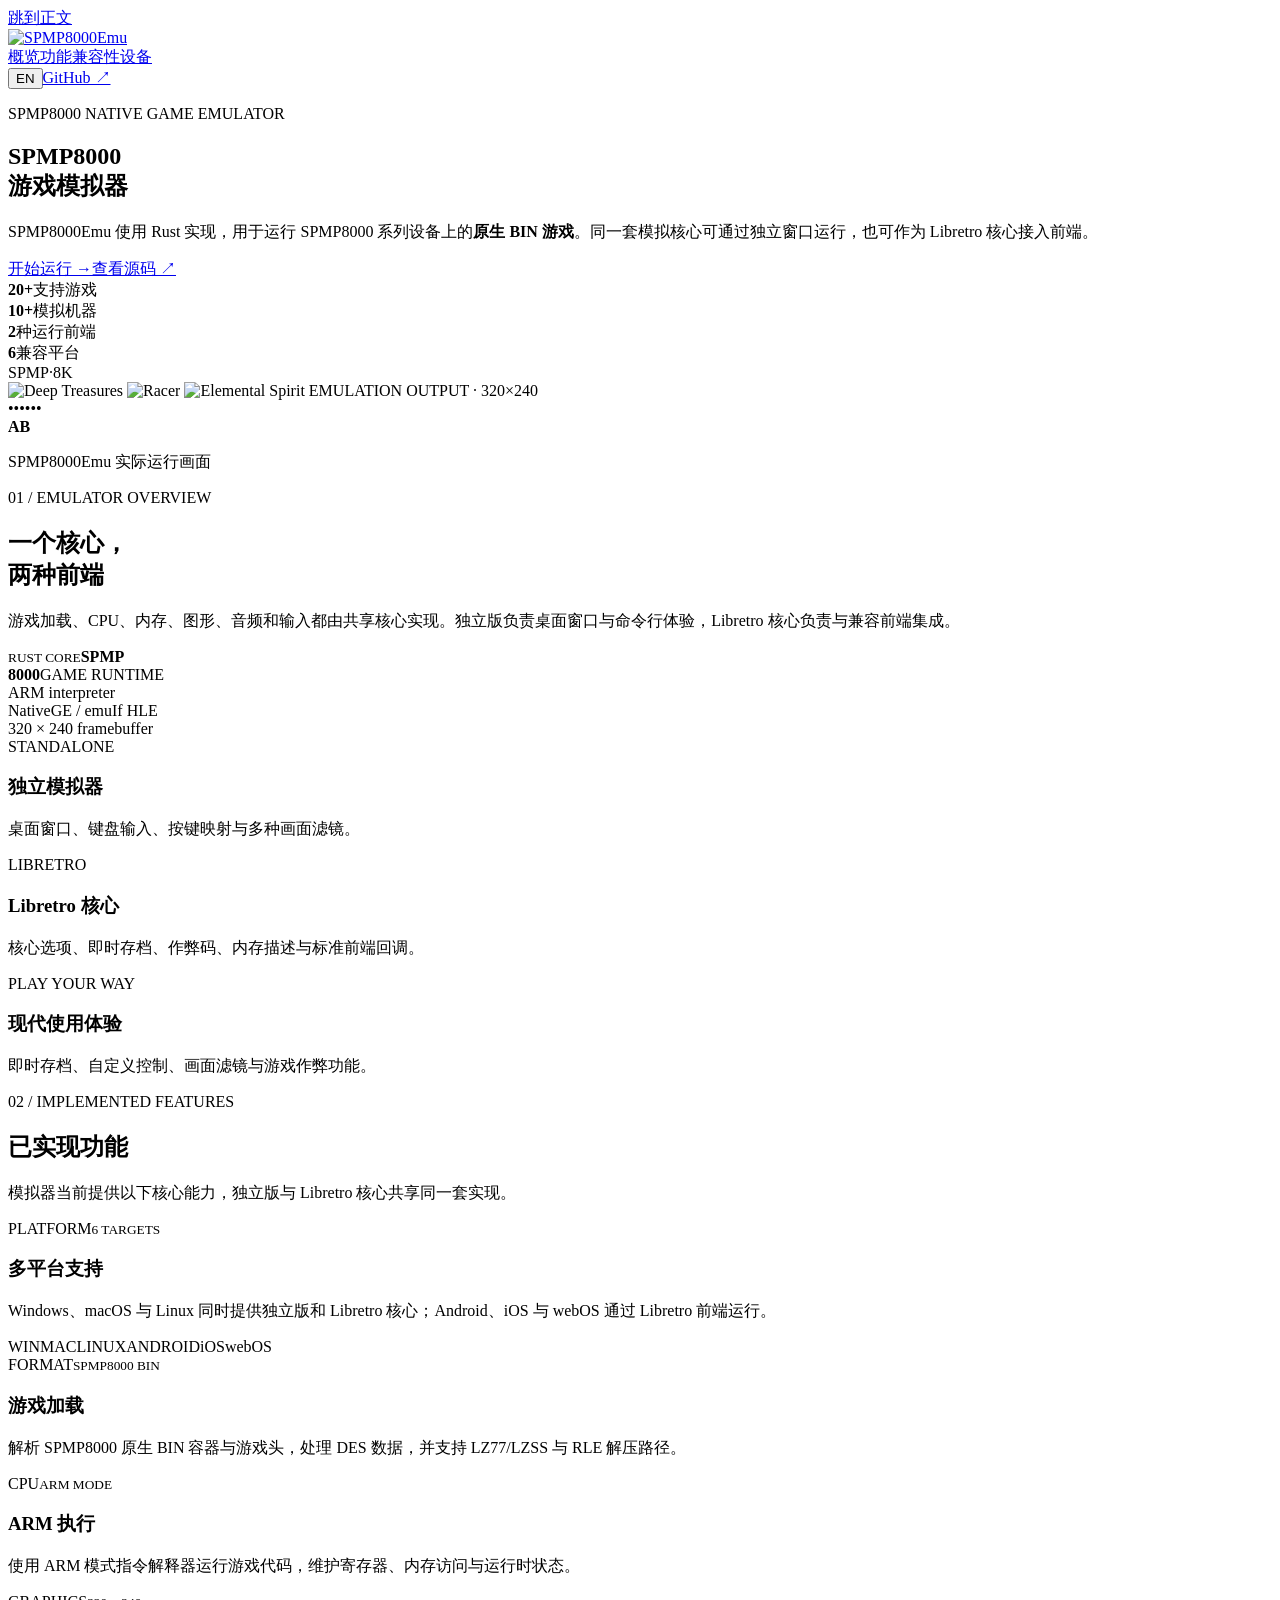
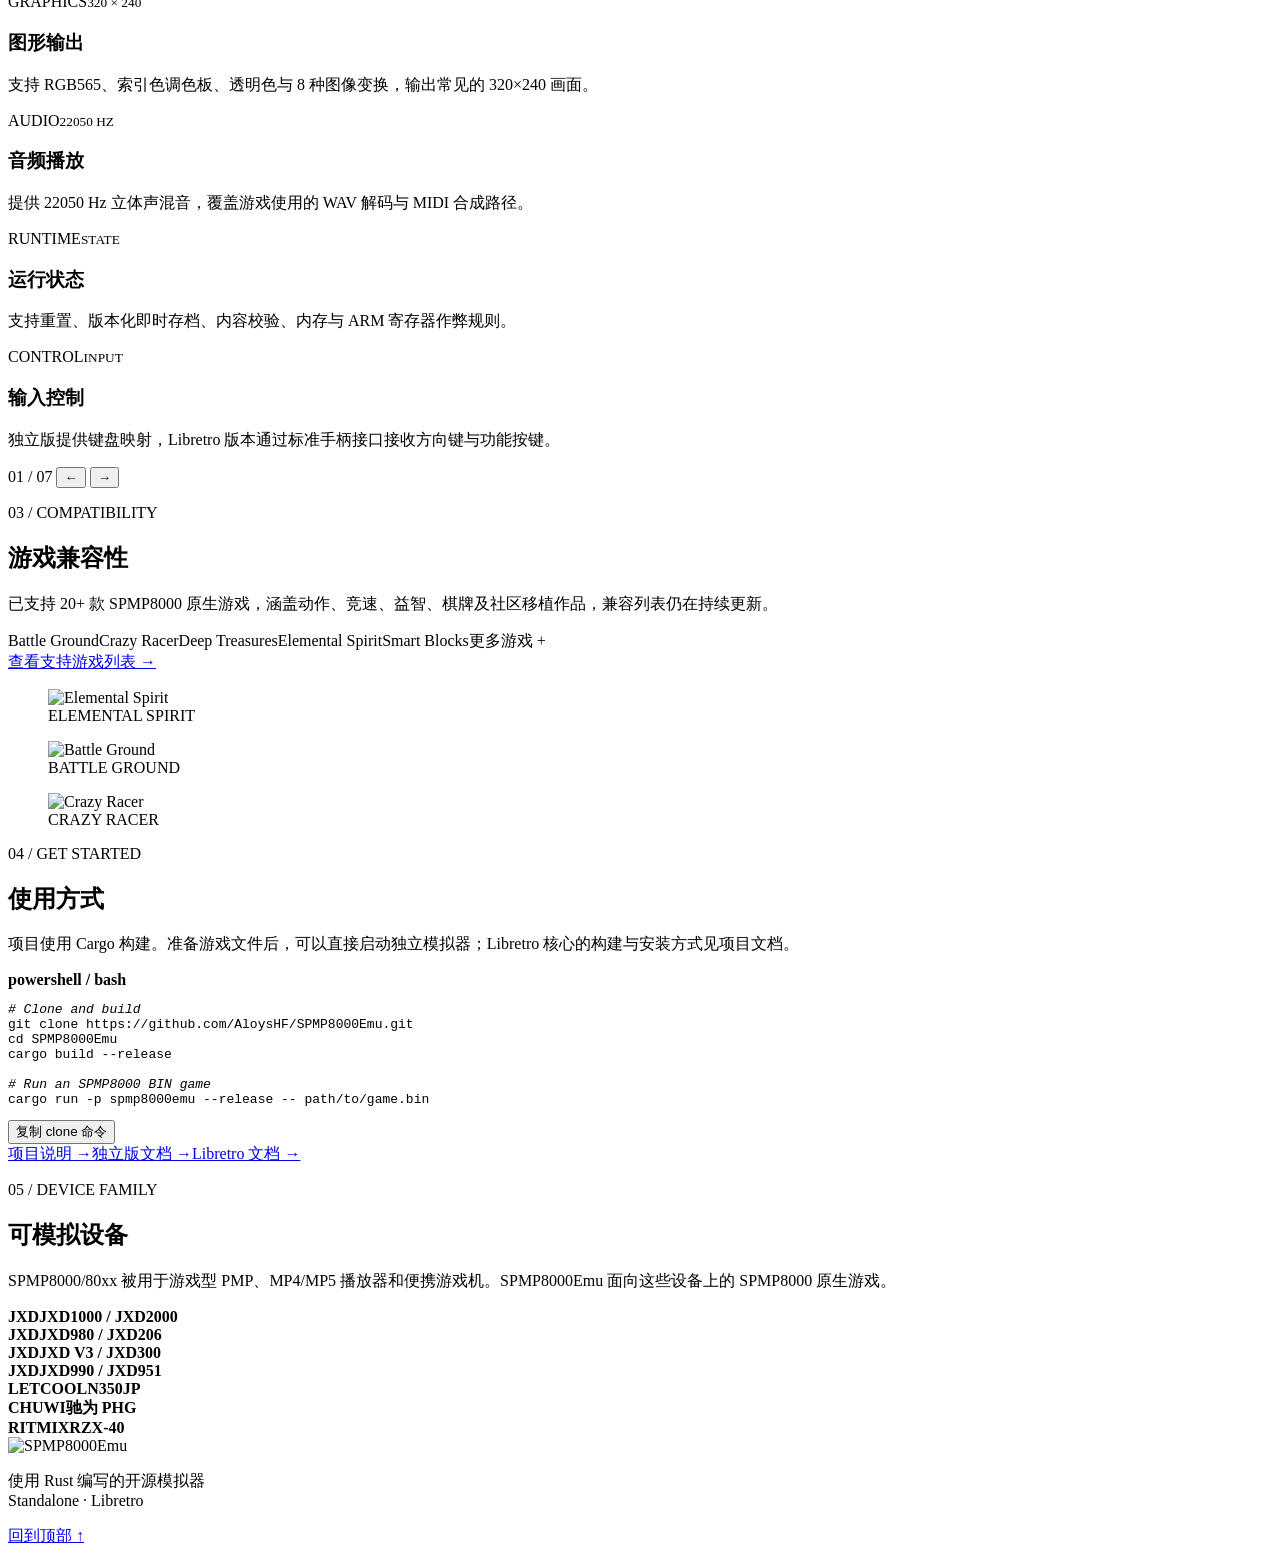
==== site/index.html @ 9b61dcdd "update the github username" ====
<!doctype html>
<html lang="zh-CN">
<head>
  <meta charset="utf-8">
  <meta name="viewport" content="width=device-width, initial-scale=1">
  <meta name="description" content="SPMP8000Emu 是使用 Rust 编写的 SPMP8000 原生 BIN 游戏模拟器，提供独立版与 Libretro 核心。">
  <meta name="theme-color" content="#0b0d0c">
  <title>SPMP8000Emu — SPMP8000 原生游戏模拟器</title>
  <script>document.documentElement.classList.add("js")</script>
  <link rel="icon" href="https://raw.githubusercontent.com/AloysHF/SPMP8000Emu/master/res/logo-banner.png">
  <link rel="stylesheet" href="styles.css">
  <script src="script.js" defer></script>
</head>
<body>
  <a class="skip-link" href="#main" data-i18n="skip">跳到正文</a>
  <div class="grain" aria-hidden="true"></div>
  <header class="topbar">
    <a class="brand" href="#top" aria-label="SPMP8000Emu"><img class="brand-logo" src="https://raw.githubusercontent.com/AloysHF/SPMP8000Emu/master/res/logo-banner.png" alt="SPMP8000Emu"></a>
    <nav aria-label="主导航"><a href="#overview" data-i18n="nav.overview">概览</a><a href="#features" data-i18n="nav.features">功能</a><a href="#compat" data-i18n="nav.compat">兼容性</a><a href="#devices" data-i18n="nav.devices">设备</a></nav>
    <div class="nav-actions"><button class="lang-toggle" type="button" aria-label="Switch to English">EN</button><a class="nav-cta" href="https://github.com/AloysHF/SPMP8000Emu">GitHub ↗</a></div>
  </header>

  <main id="main">
    <section class="hero" id="top">
      <div class="hero-copy reveal">
        <p class="eyebrow"><span class="pulse"></span> SPMP8000 NATIVE GAME EMULATOR</p>
        <h1 data-i18n="hero.title">SPMP8000<br><span>游戏模拟器</span></h1>
        <p class="lead" data-i18n="hero.lead">SPMP8000Emu 使用 Rust 实现，用于运行 SPMP8000 系列设备上的<strong>原生 BIN 游戏</strong>。同一套模拟核心可通过独立窗口运行，也可作为 Libretro 核心接入前端。</p>
        <div class="actions"><a class="button primary" href="#build"><span data-i18n="hero.run">开始运行</span> <span>→</span></a><a class="button secondary" href="https://github.com/AloysHF/SPMP8000Emu" data-i18n="hero.source">查看源码 ↗</a></div>
        <div class="hero-stats" aria-label="项目摘要"><div><strong>20+</strong><span data-i18n="stats.games">支持游戏</span></div><div><strong>10+</strong><span data-i18n="stats.devices">模拟机器</span></div><div><strong>2</strong><span data-i18n="stats.frontends">种运行前端</span></div><div><strong>6</strong><span data-i18n="stats.platforms">兼容平台</span></div></div>
      </div>
      <div class="console-wrap reveal" aria-label="Emulator screenshots">
        <div class="orbit orbit-one"></div><div class="orbit orbit-two"></div>
        <div class="console">
          <div class="console-top"><span>SPMP·8K</span><i></i><i></i></div>
          <div class="screen-shell"><div class="screen-scan"></div>
            <img class="screen-shot active" src="https://raw.githubusercontent.com/AloysHF/SPMP8000Emu/master/docs/images/DeepTreasures-1.0.7_P_new_CHS.png" alt="Deep Treasures">
            <img class="screen-shot" src="https://raw.githubusercontent.com/AloysHF/SPMP8000Emu/master/docs/images/Racer-1.3.4_P_new.png" alt="Racer">
            <img class="screen-shot" src="https://raw.githubusercontent.com/AloysHF/SPMP8000Emu/master/docs/images/ElementalSpirit-0.2.2_P_new.png" alt="Elemental Spirit">
            <span class="screen-label">EMULATION OUTPUT · 320×240</span>
          </div>
          <div class="controls" aria-hidden="true"><div class="dpad"><i></i></div><div class="speaker">••••••</div><div class="ab"><b>A</b><b>B</b></div></div>
        </div>
        <p class="console-note" data-i18n="hero.screen">SPMP8000Emu 实际运行画面</p>
      </div>
    </section>

    <section class="section story" id="overview">
      <div class="section-head reveal"><p class="kicker">01 / EMULATOR OVERVIEW</p><h2 data-i18n="overview.title">一个核心，<br>两种前端</h2><p data-i18n="overview.desc">游戏加载、CPU、内存、图形、音频和输入都由共享核心实现。独立版负责桌面窗口与命令行体验，Libretro 核心负责与兼容前端集成。</p></div>
      <div class="chip-board reveal"><div class="chip-lines" aria-hidden="true"></div><div class="chip"><small>RUST CORE</small><strong>SPMP<br>8000</strong><span>GAME RUNTIME</span></div><div class="chip-note n1">ARM interpreter</div><div class="chip-note n2">NativeGE / emuIf HLE</div><div class="chip-note n3">320 × 240 framebuffer</div></div>
      <div class="timeline reveal">
        <article><time>STANDALONE</time><h3 data-i18n="overview.standalone.title">独立模拟器</h3><p data-i18n="overview.standalone.desc">桌面窗口、键盘输入、按键映射与多种画面滤镜。</p></article>
        <article><time>LIBRETRO</time><h3 data-i18n="overview.libretro.title">Libretro 核心</h3><p data-i18n="overview.libretro.desc">核心选项、即时存档、作弊码、内存描述与标准前端回调。</p></article>
        <article><time>PLAY YOUR WAY</time><h3 data-i18n="overview.experience.title">现代使用体验</h3><p data-i18n="overview.experience.desc">即时存档、自定义控制、画面滤镜与游戏作弊功能。</p></article>
      </div>
    </section>

    <section class="section devices" id="features">
      <div class="section-head compact reveal"><p class="kicker">02 / IMPLEMENTED FEATURES</p><h2 data-i18n="features.title">已实现功能</h2><p data-i18n="features.desc">模拟器当前提供以下核心能力，独立版与 Libretro 核心共享同一套实现。</p></div>
      <div class="feature-carousel">
        <div class="feature-viewport" tabindex="0" aria-label="Implemented features carousel">
          <div class="device-grid feature-cards">
        <article class="device-card platform-feature reveal">
          <div><span class="status confirmed">PLATFORM</span><small>6 TARGETS</small></div>
          <h3 data-i18n="platforms.title">多平台支持</h3>
          <p data-i18n="platforms.desc">Windows、macOS 与 Linux 同时提供独立版和 Libretro 核心；Android、iOS 与 webOS 通过 Libretro 前端运行。</p>
          <div class="platform-tags" aria-label="Windows, macOS, Linux, Android, iOS, webOS"><span>WIN</span><span>MAC</span><span>LINUX</span><span>ANDROID</span><span>iOS</span><span>webOS</span></div>
        </article>
        <article class="device-card reveal"><div><span class="status confirmed">FORMAT</span><small>SPMP8000 BIN</small></div><h3 data-i18n="feature.loader.title">游戏加载</h3><p data-i18n="feature.loader.desc">解析 SPMP8000 原生 BIN 容器与游戏头，处理 DES 数据，并支持 LZ77/LZSS 与 RLE 解压路径。</p></article>
        <article class="device-card reveal"><div><span class="status related">CPU</span><small>ARM MODE</small></div><h3 data-i18n="feature.cpu.title">ARM 执行</h3><p data-i18n="feature.cpu.desc">使用 ARM 模式指令解释器运行游戏代码，维护寄存器、内存访问与运行时状态。</p></article>
        <article class="device-card reveal"><div><span class="status related">GRAPHICS</span><small>320 × 240</small></div><h3 data-i18n="feature.graphics.title">图形输出</h3><p data-i18n="feature.graphics.desc">支持 RGB565、索引色调色板、透明色与 8 种图像变换，输出常见的 320×240 画面。</p></article>
        <article class="device-card reveal"><div><span class="status related">AUDIO</span><small>22050 HZ</small></div><h3 data-i18n="feature.audio.title">音频播放</h3><p data-i18n="feature.audio.desc">提供 22050 Hz 立体声混音，覆盖游戏使用的 WAV 解码与 MIDI 合成路径。</p></article>
        <article class="device-card reveal"><div><span class="status related">RUNTIME</span><small>STATE</small></div><h3 data-i18n="feature.state.title">运行状态</h3><p data-i18n="feature.state.desc">支持重置、版本化即时存档、内容校验、内存与 ARM 寄存器作弊规则。</p></article>
        <article class="device-card reveal"><div><span class="status related">CONTROL</span><small>INPUT</small></div><h3 data-i18n="feature.input.title">输入控制</h3><p data-i18n="feature.input.desc">独立版提供键盘映射，Libretro 版本通过标准手柄接口接收方向键与功能按键。</p></article>
          </div>
        </div>
        <div class="feature-carousel-controls">
          <div class="feature-carousel-progress" aria-hidden="true"><i></i></div>
          <span class="feature-carousel-counter" aria-live="polite">01 / 07</span>
          <button class="feature-carousel-button" type="button" data-feature-prev aria-label="Previous feature">←</button>
          <button class="feature-carousel-button" type="button" data-feature-next aria-label="Next feature">→</button>
        </div>
      </div>
    </section>

    <section class="section compat" id="compat">
      <div class="compat-copy reveal"><p class="kicker">03 / COMPATIBILITY</p><h2 data-i18n="compat.title">游戏兼容性</h2><p data-i18n="compat.desc">已支持 20+ 款 SPMP8000 原生游戏，涵盖动作、竞速、益智、棋牌及社区移植作品，兼容列表仍在持续更新。</p><div class="game-tags" aria-label="Supported games"><span>Battle Ground</span><span>Crazy Racer</span><span>Deep Treasures</span><span>Elemental Spirit</span><span>Smart Blocks</span><span data-i18n="compat.more">更多游戏 +</span></div><a class="text-link" href="https://github.com/AloysHF/SPMP8000Emu/blob/master/docs/Game-Compatibility.md" data-i18n="compat.link">查看支持游戏列表 →</a></div>
      <div class="gallery reveal" aria-label="Game gallery"><figure class="g1"><img src="https://raw.githubusercontent.com/AloysHF/SPMP8000Emu/master/docs/images/ElementalSpirit-0.2.2_P_new.png" alt="Elemental Spirit"><figcaption>ELEMENTAL SPIRIT</figcaption></figure><figure class="g2"><img src="https://raw.githubusercontent.com/AloysHF/SPMP8000Emu/master/docs/images/BattleGround-1.2.2_P_new.png" alt="Battle Ground"><figcaption>BATTLE GROUND</figcaption></figure><figure class="g3"><img src="https://raw.githubusercontent.com/AloysHF/SPMP8000Emu/master/docs/images/Crazy_Racer-1.3.4_EN.png" alt="Crazy Racer"><figcaption>CRAZY RACER</figcaption></figure></div>
    </section>

    <section class="section build" id="build">
      <div class="section-head compact reveal"><p class="kicker">04 / GET STARTED</p><h2 data-i18n="build.title">使用方式</h2><p data-i18n="build.desc">项目使用 Cargo 构建。准备游戏文件后，可以直接启动独立模拟器；Libretro 核心的构建与安装方式见项目文档。</p></div>
      <div class="terminal reveal"><div class="terminal-bar"><span></span><span></span><span></span><b>powershell / bash</b></div><pre><code><em># Clone and build</em>
git clone https://github.com/AloysHF/SPMP8000Emu.git
cd SPMP8000Emu
cargo build --release

<em># Run an SPMP8000 BIN game</em>
cargo run -p spmp8000emu --release -- path/to/game.bin</code></pre><button class="copy" type="button" data-copy="git clone https://github.com/AloysHF/SPMP8000Emu.git" data-i18n="build.copy">复制 clone 命令</button></div>
      <div class="build-links reveal"><a href="https://github.com/AloysHF/SPMP8000Emu" data-i18n="build.project">项目说明 →</a><a href="https://github.com/AloysHF/SPMP8000Emu/blob/master/docs/Standalone-Emulator.md" data-i18n="build.standalone">独立版文档 →</a><a href="https://github.com/AloysHF/SPMP8000Emu/blob/master/docs/RetroArch-Core.md" data-i18n="build.libretro">Libretro 文档 →</a></div>
    </section>

    <section class="section device-family" id="devices">
      <div class="section-head compact reveal"><p class="kicker">05 / DEVICE FAMILY</p><h2 data-i18n="devices.title">可模拟设备</h2><p data-i18n="devices.desc">SPMP8000/80xx 被用于游戏型 PMP、MP4/MP5 播放器和便携游戏机。SPMP8000Emu 面向这些设备上的 SPMP8000 原生游戏。</p></div>
      <div class="model-list reveal">
        <div><b>JXD</b><strong>JXD1000 / JXD2000</strong></div><div><b>JXD</b><strong>JXD980 / JXD206</strong></div>
        <div><b>JXD</b><strong>JXD V3 / JXD300</strong></div><div><b>JXD</b><strong>JXD990 / JXD951</strong></div>
        <div><b>LETCOOL</b><strong>N350JP</strong></div><div><b>CHUWI</b><strong data-i18n="devices.phg">驰为 PHG</strong></div>
        <div><b>RITMIX</b><strong>RZX-40</strong></div>
      </div>
    </section>
  </main>

  <footer><div><img class="brand-logo" src="https://raw.githubusercontent.com/AloysHF/SPMP8000Emu/master/res/logo-banner.png" alt="SPMP8000Emu"></div><p data-i18n="footer.desc">使用 Rust 编写的开源模拟器<br>Standalone · Libretro</p><a href="#top" data-i18n="footer.top">回到顶部 ↑</a></footer>
</body>
</html>
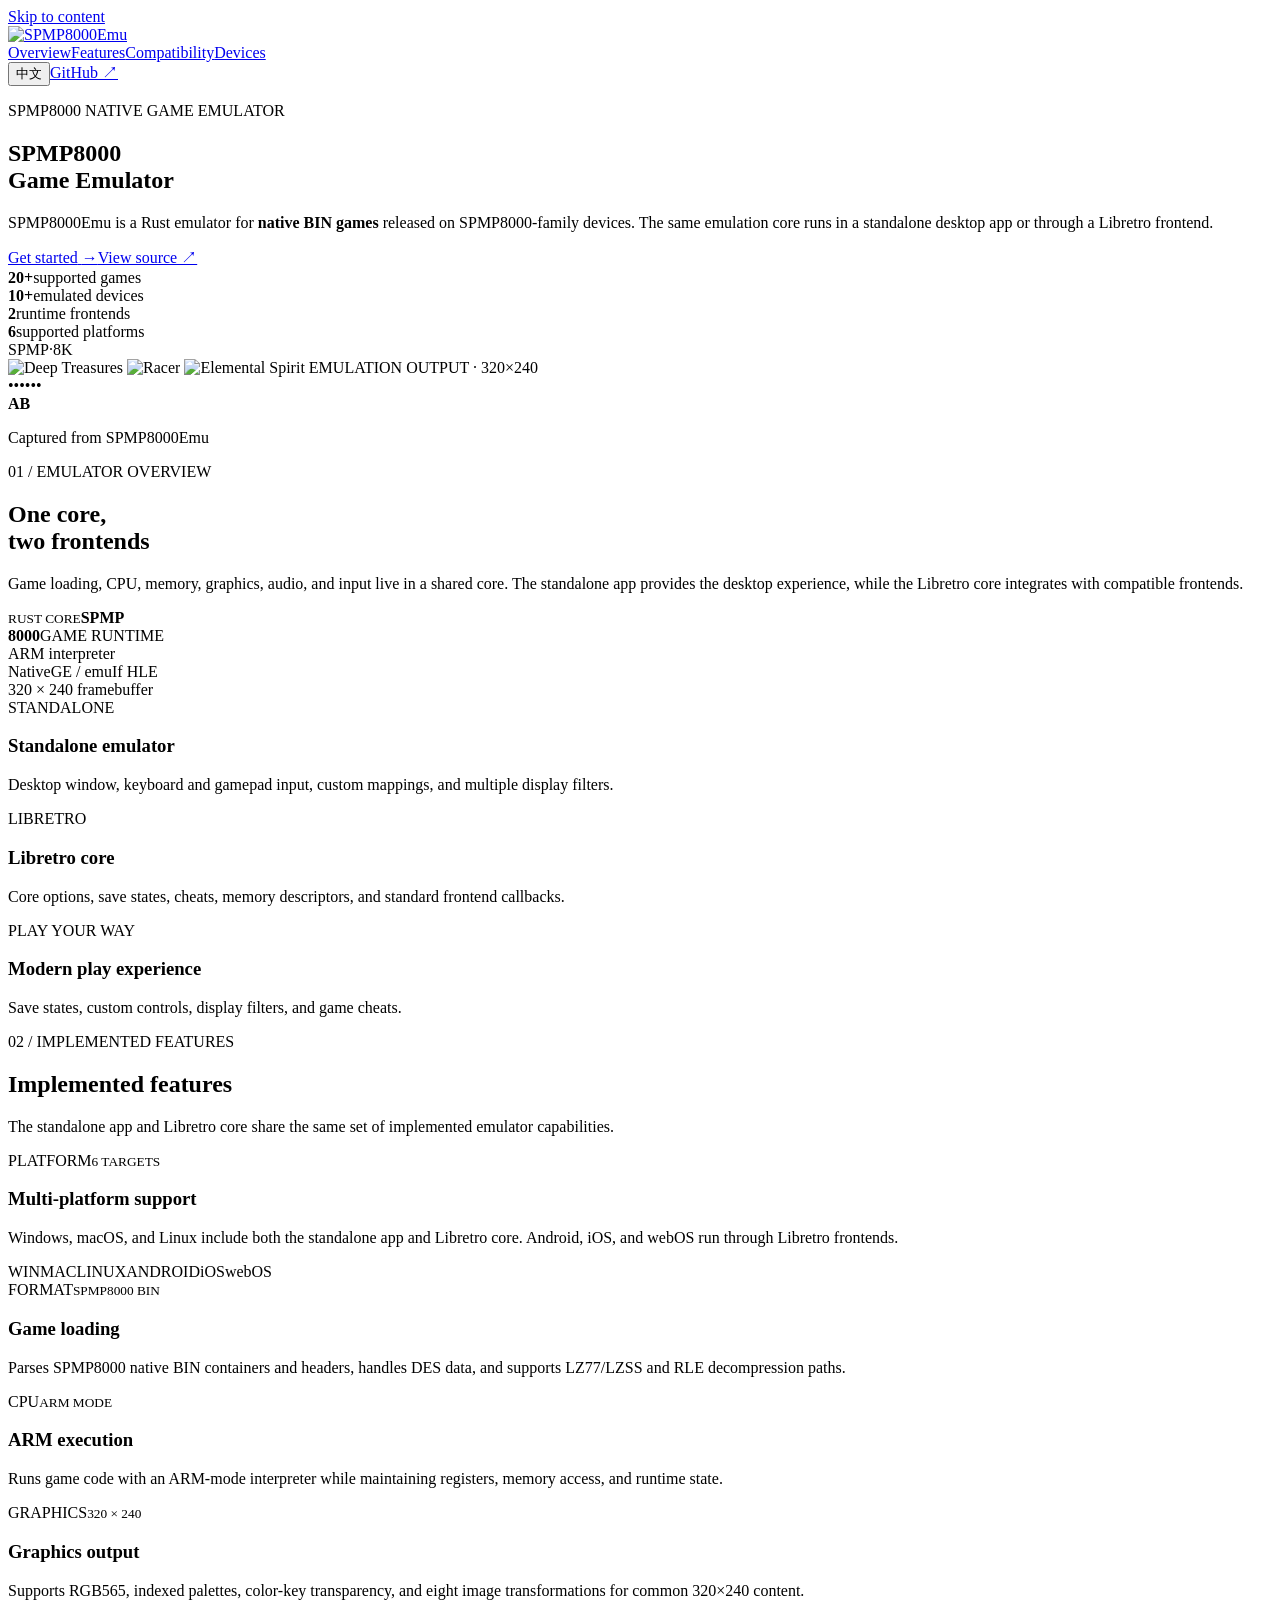
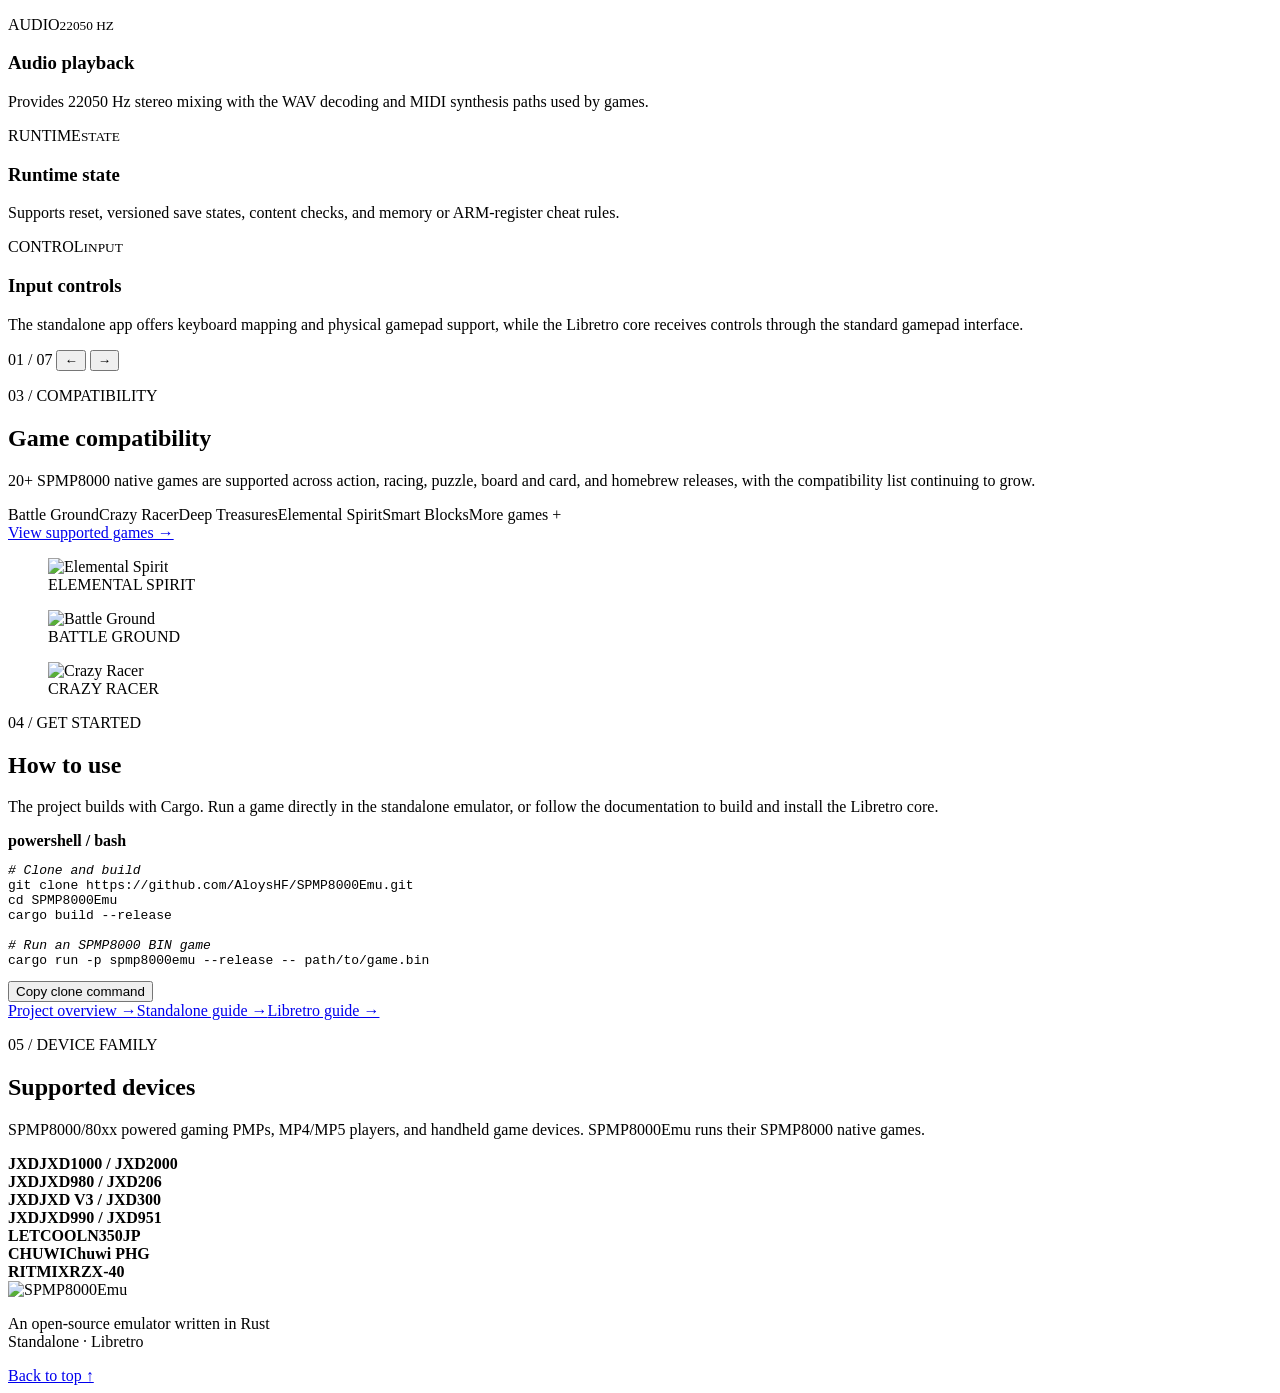
==== commit b5b4ffe1: "feat(standalone): add physical gamepad input via gilrs" ====
--- a/site/index.html
+++ b/site/index.html
@@ -49,7 +49,7 @@
       <div class="section-head reveal"><p class="kicker">01 / EMULATOR OVERVIEW</p><h2 data-i18n="overview.title">一个核心，<br>两种前端</h2><p data-i18n="overview.desc">游戏加载、CPU、内存、图形、音频和输入都由共享核心实现。独立版负责桌面窗口与命令行体验，Libretro 核心负责与兼容前端集成。</p></div>
       <div class="chip-board reveal"><div class="chip-lines" aria-hidden="true"></div><div class="chip"><small>RUST CORE</small><strong>SPMP<br>8000</strong><span>GAME RUNTIME</span></div><div class="chip-note n1">ARM interpreter</div><div class="chip-note n2">NativeGE / emuIf HLE</div><div class="chip-note n3">320 × 240 framebuffer</div></div>
       <div class="timeline reveal">
-        <article><time>STANDALONE</time><h3 data-i18n="overview.standalone.title">独立模拟器</h3><p data-i18n="overview.standalone.desc">桌面窗口、键盘输入、按键映射与多种画面滤镜。</p></article>
+        <article><time>STANDALONE</time><h3 data-i18n="overview.standalone.title">独立模拟器</h3><p data-i18n="overview.standalone.desc">桌面窗口、键盘与手柄输入、按键映射与多种画面滤镜。</p></article>
         <article><time>LIBRETRO</time><h3 data-i18n="overview.libretro.title">Libretro 核心</h3><p data-i18n="overview.libretro.desc">核心选项、即时存档、作弊码、内存描述与标准前端回调。</p></article>
         <article><time>PLAY YOUR WAY</time><h3 data-i18n="overview.experience.title">现代使用体验</h3><p data-i18n="overview.experience.desc">即时存档、自定义控制、画面滤镜与游戏作弊功能。</p></article>
       </div>
@@ -71,7 +71,7 @@
         <article class="device-card reveal"><div><span class="status related">GRAPHICS</span><small>320 × 240</small></div><h3 data-i18n="feature.graphics.title">图形输出</h3><p data-i18n="feature.graphics.desc">支持 RGB565、索引色调色板、透明色与 8 种图像变换，输出常见的 320×240 画面。</p></article>
         <article class="device-card reveal"><div><span class="status related">AUDIO</span><small>22050 HZ</small></div><h3 data-i18n="feature.audio.title">音频播放</h3><p data-i18n="feature.audio.desc">提供 22050 Hz 立体声混音，覆盖游戏使用的 WAV 解码与 MIDI 合成路径。</p></article>
         <article class="device-card reveal"><div><span class="status related">RUNTIME</span><small>STATE</small></div><h3 data-i18n="feature.state.title">运行状态</h3><p data-i18n="feature.state.desc">支持重置、版本化即时存档、内容校验、内存与 ARM 寄存器作弊规则。</p></article>
-        <article class="device-card reveal"><div><span class="status related">CONTROL</span><small>INPUT</small></div><h3 data-i18n="feature.input.title">输入控制</h3><p data-i18n="feature.input.desc">独立版提供键盘映射，Libretro 版本通过标准手柄接口接收方向键与功能按键。</p></article>
+        <article class="device-card reveal"><div><span class="status related">CONTROL</span><small>INPUT</small></div><h3 data-i18n="feature.input.title">输入控制</h3><p data-i18n="feature.input.desc">独立版支持键盘映射与物理手柄，Libretro 版本通过标准手柄接口接收方向键与功能按键。</p></article>
           </div>
         </div>
         <div class="feature-carousel-controls">
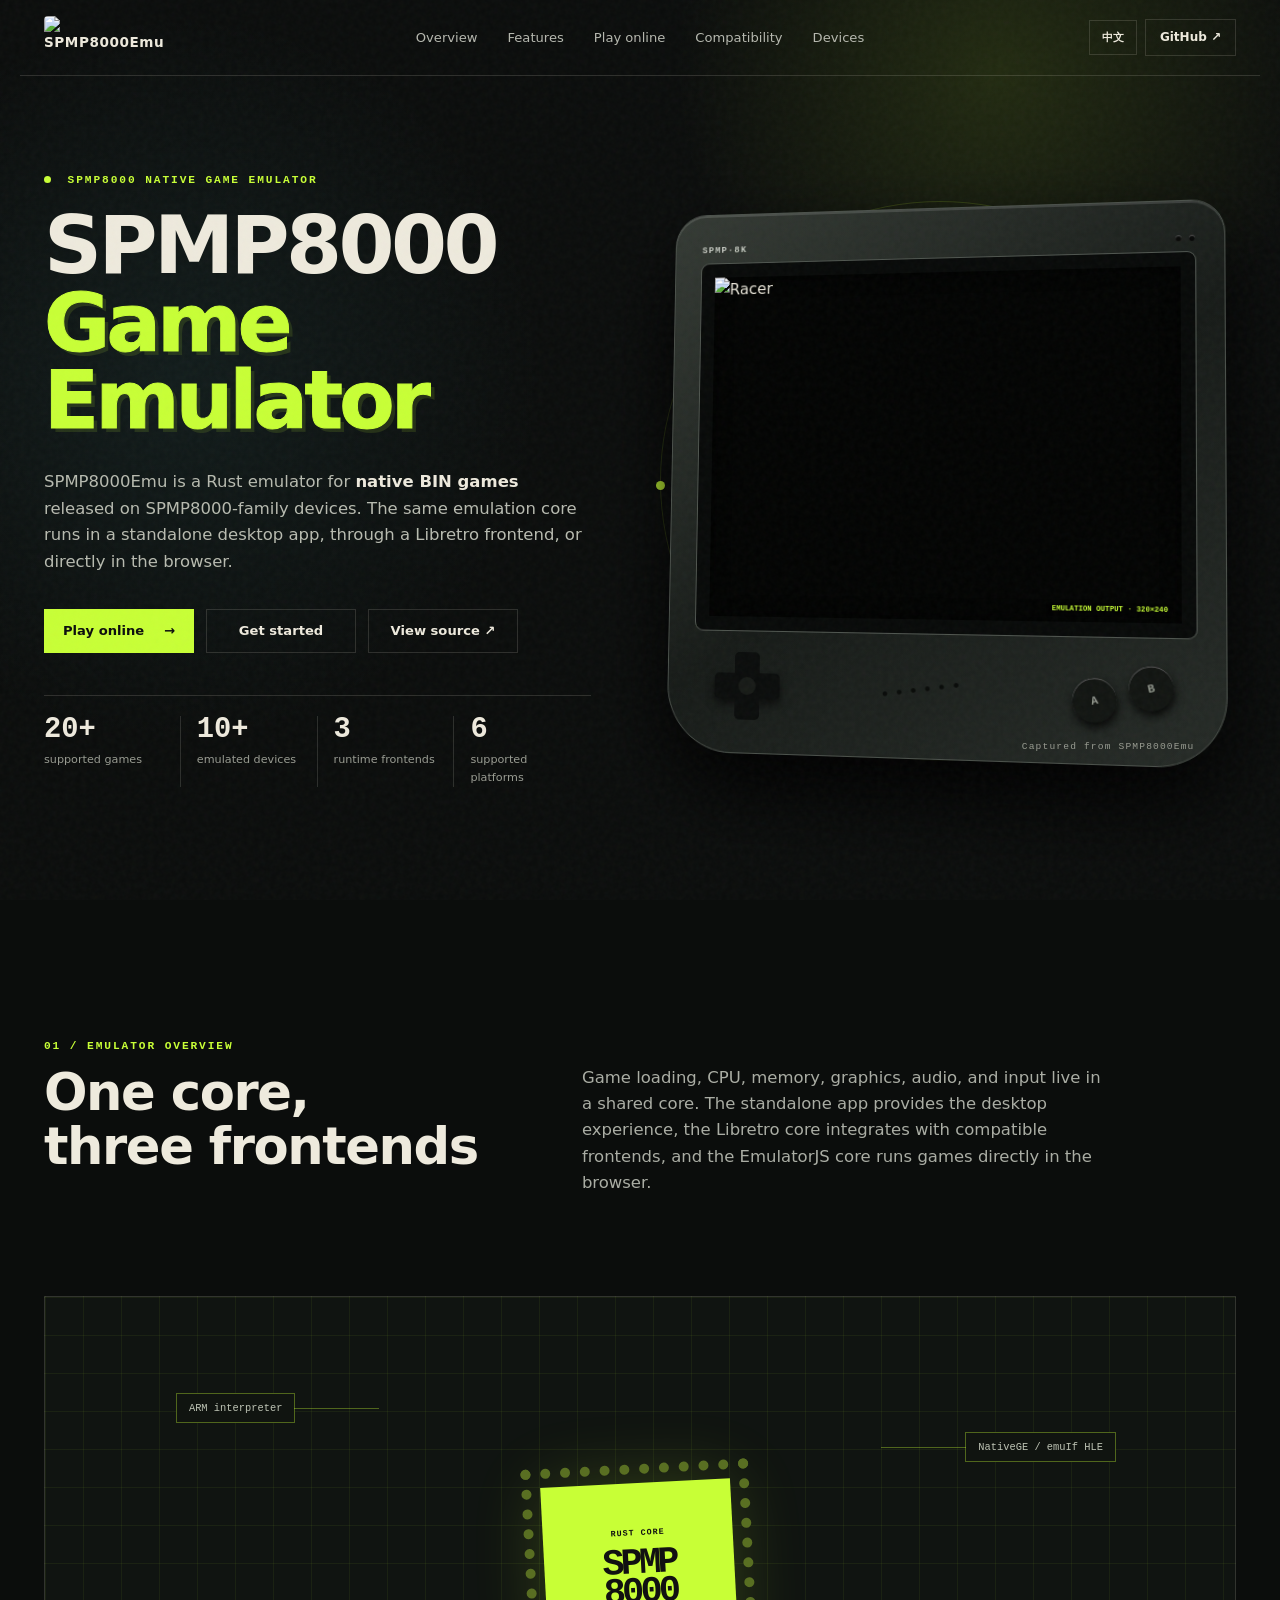
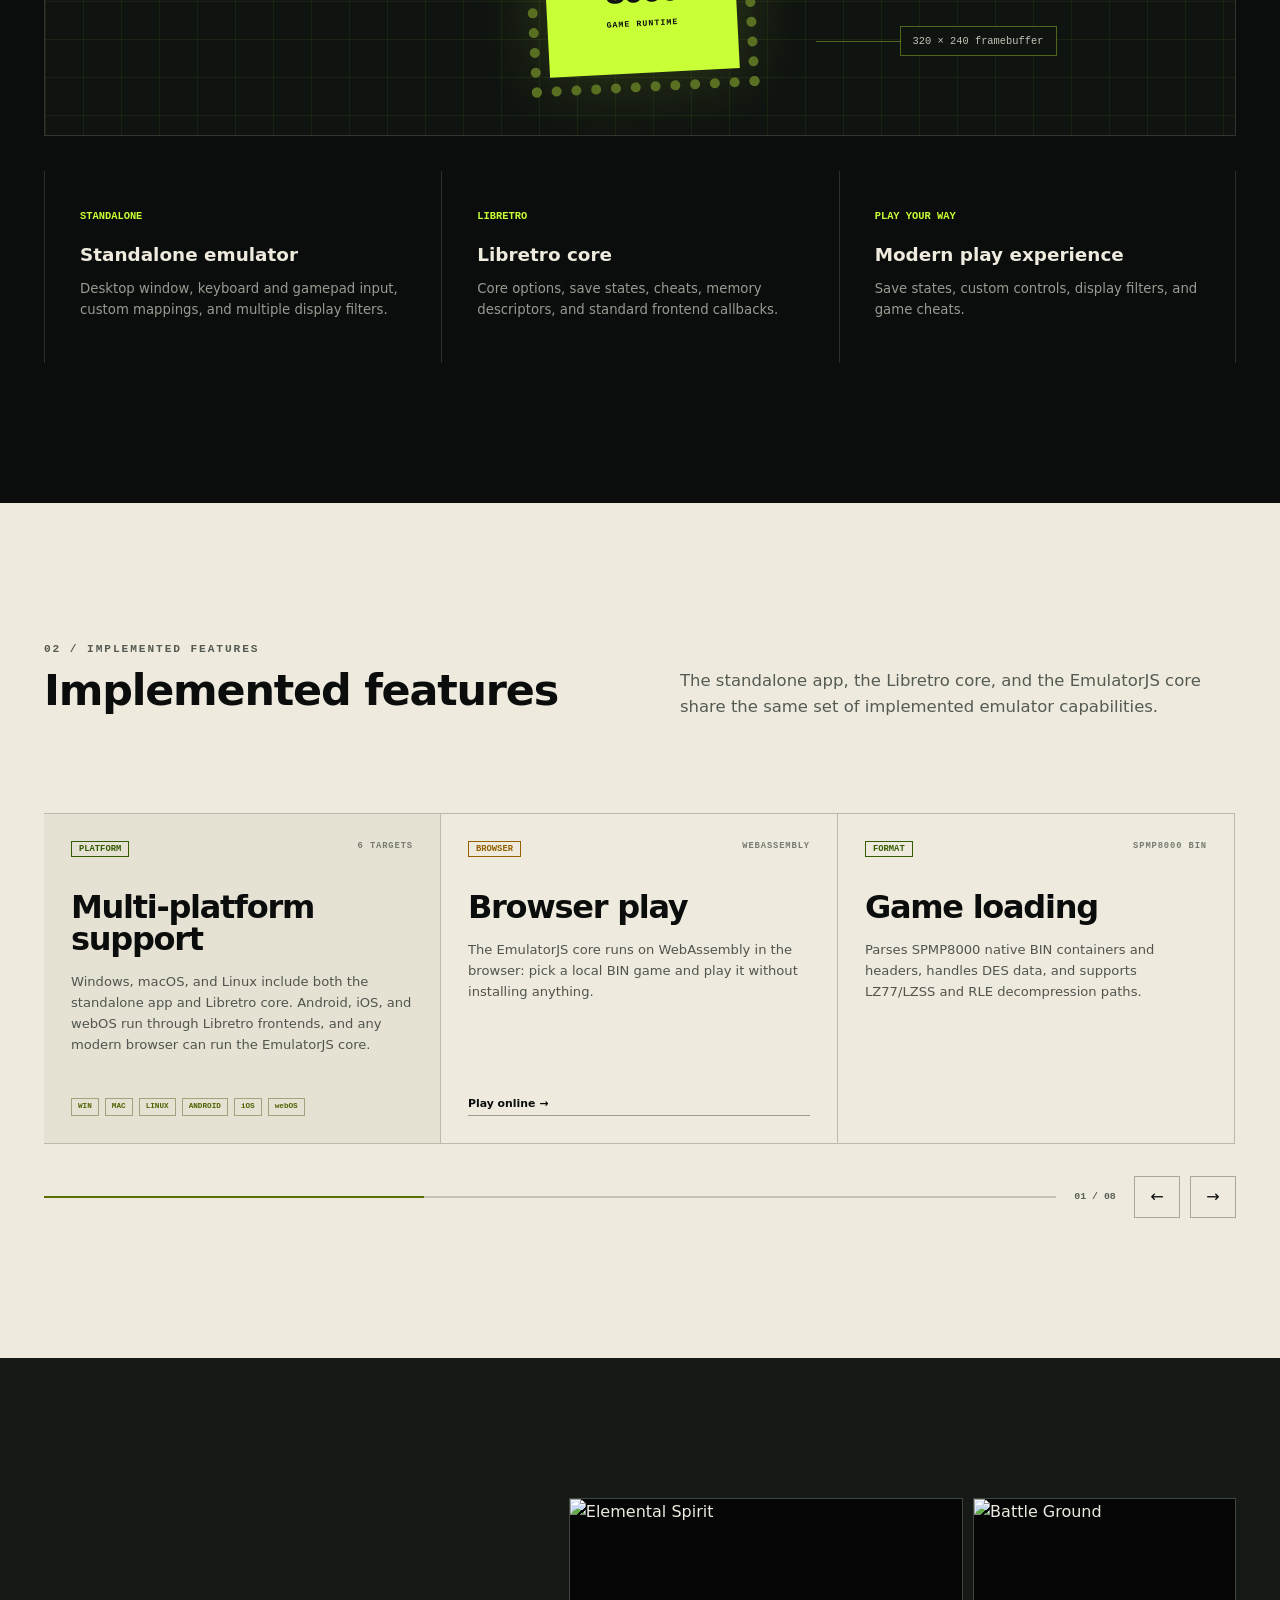
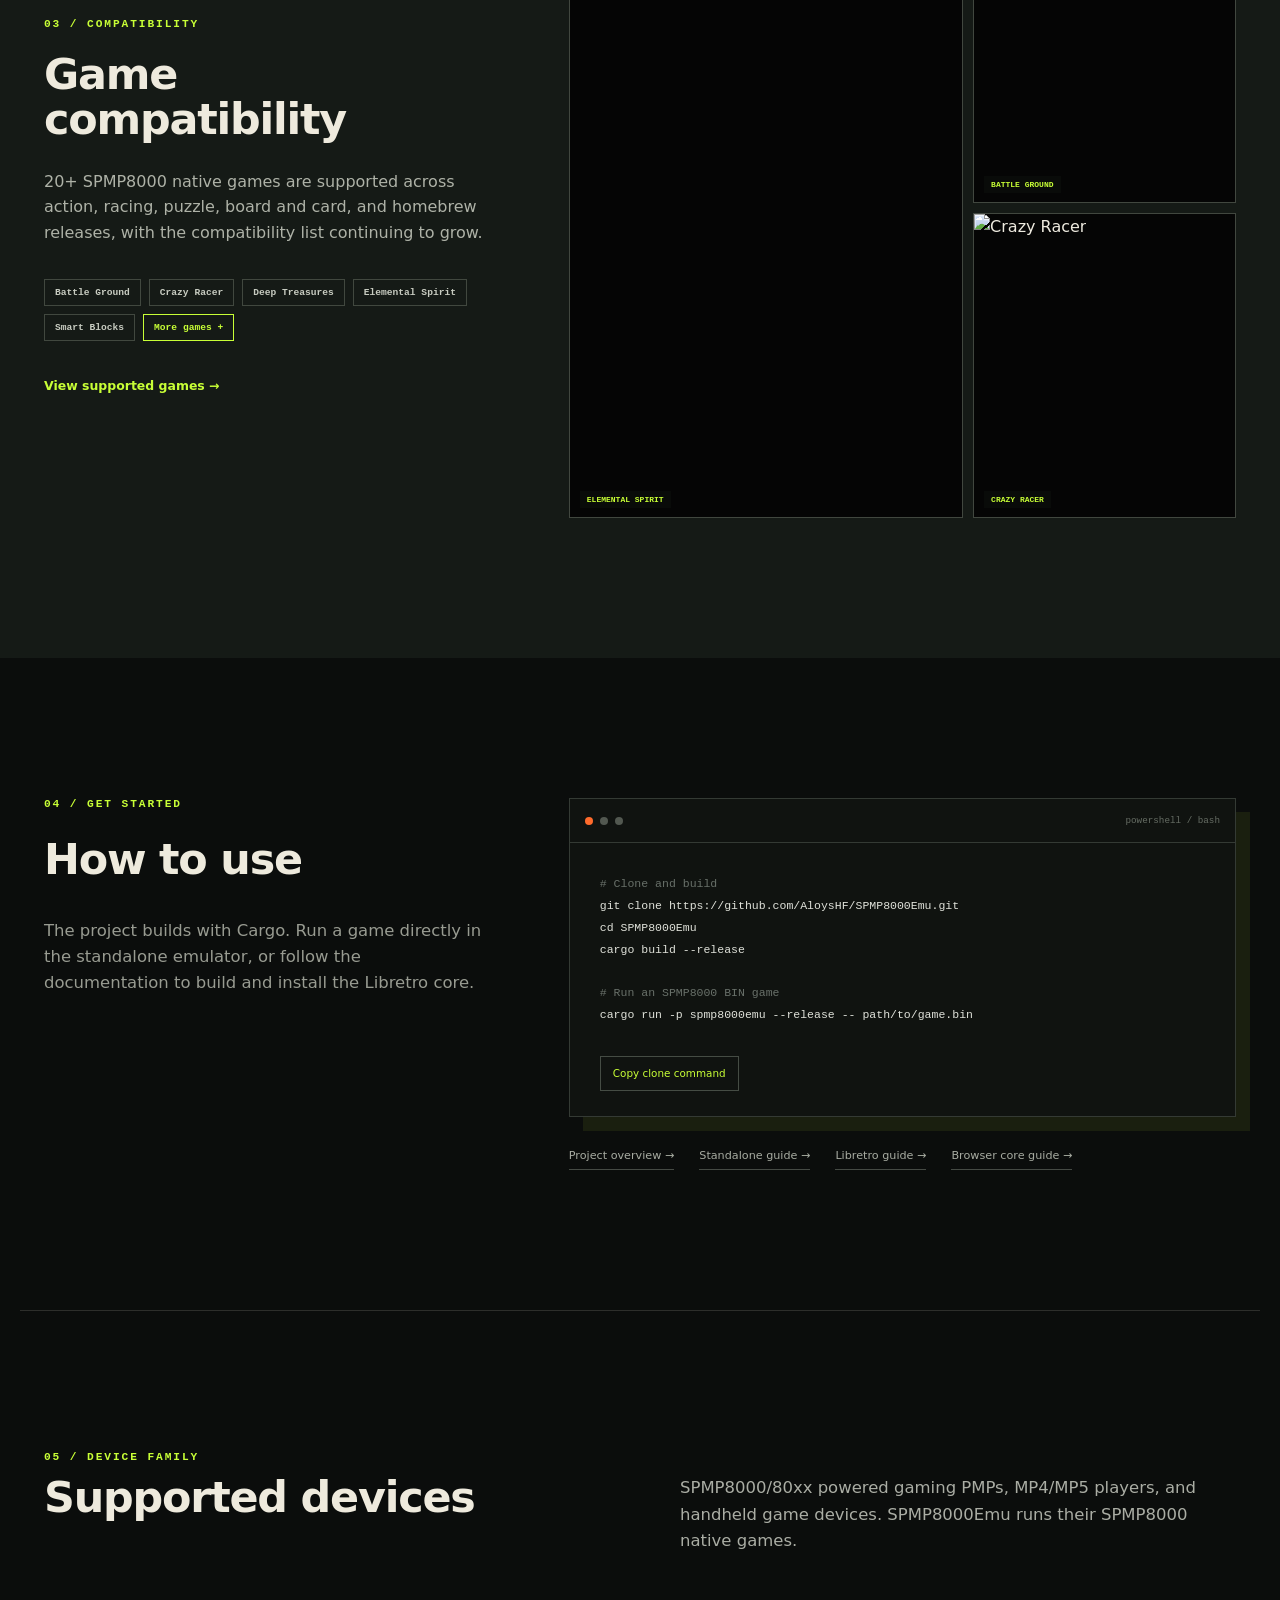
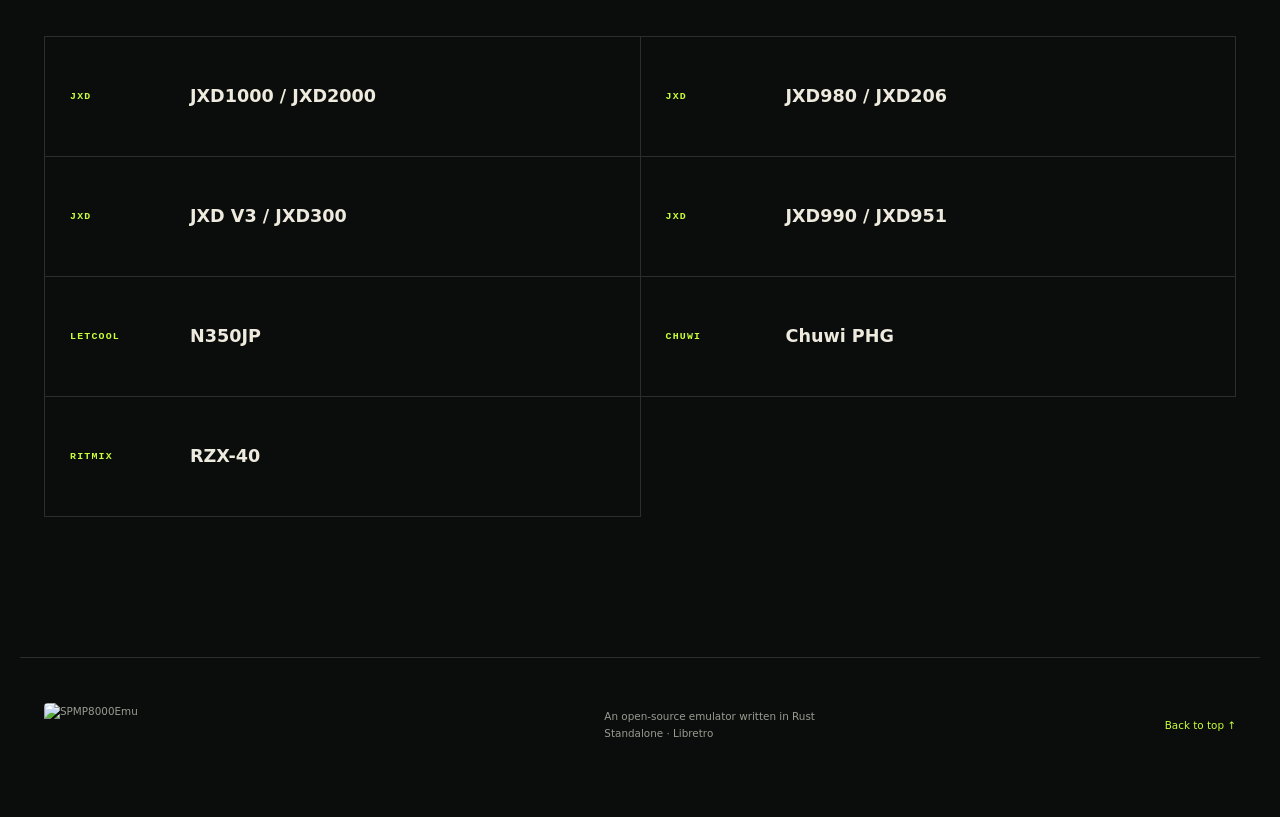
==== commit a2a36076: "Add EmulatorJS core and browser play page Build the libretro core for wasm32-unknown-emscripten, lin" ====
--- a/site/index.html
+++ b/site/index.html
@@ -16,7 +16,7 @@
   <div class="grain" aria-hidden="true"></div>
   <header class="topbar">
     <a class="brand" href="#top" aria-label="SPMP8000Emu"><img class="brand-logo" src="https://raw.githubusercontent.com/AloysHF/SPMP8000Emu/master/res/logo-banner.png" alt="SPMP8000Emu"></a>
-    <nav aria-label="主导航"><a href="#overview" data-i18n="nav.overview">概览</a><a href="#features" data-i18n="nav.features">功能</a><a href="#compat" data-i18n="nav.compat">兼容性</a><a href="#devices" data-i18n="nav.devices">设备</a></nav>
+    <nav aria-label="主导航"><a href="#overview" data-i18n="nav.overview">概览</a><a href="#features" data-i18n="nav.features">功能</a><a href="play.html" data-i18n="nav.play">在线试玩</a><a href="#compat" data-i18n="nav.compat">兼容性</a><a href="#devices" data-i18n="nav.devices">设备</a></nav>
     <div class="nav-actions"><button class="lang-toggle" type="button" aria-label="Switch to English">EN</button><a class="nav-cta" href="https://github.com/AloysHF/SPMP8000Emu">GitHub ↗</a></div>
   </header>
 
@@ -25,9 +25,9 @@
       <div class="hero-copy reveal">
         <p class="eyebrow"><span class="pulse"></span> SPMP8000 NATIVE GAME EMULATOR</p>
         <h1 data-i18n="hero.title">SPMP8000<br><span>游戏模拟器</span></h1>
-        <p class="lead" data-i18n="hero.lead">SPMP8000Emu 使用 Rust 实现，用于运行 SPMP8000 系列设备上的<strong>原生 BIN 游戏</strong>。同一套模拟核心可通过独立窗口运行，也可作为 Libretro 核心接入前端。</p>
-        <div class="actions"><a class="button primary" href="#build"><span data-i18n="hero.run">开始运行</span> <span>→</span></a><a class="button secondary" href="https://github.com/AloysHF/SPMP8000Emu" data-i18n="hero.source">查看源码 ↗</a></div>
-        <div class="hero-stats" aria-label="项目摘要"><div><strong>20+</strong><span data-i18n="stats.games">支持游戏</span></div><div><strong>10+</strong><span data-i18n="stats.devices">模拟机器</span></div><div><strong>2</strong><span data-i18n="stats.frontends">种运行前端</span></div><div><strong>6</strong><span data-i18n="stats.platforms">兼容平台</span></div></div>
+        <p class="lead" data-i18n="hero.lead">SPMP8000Emu 使用 Rust 实现，用于运行 SPMP8000 系列设备上的<strong>原生 BIN 游戏</strong>。同一套模拟核心可通过独立窗口运行，也可作为 Libretro 核心接入前端，或在浏览器中直接开玩。</p>
+        <div class="actions"><a class="button primary" href="play.html"><span data-i18n="hero.play">在线试玩</span> <span>→</span></a><a class="button secondary" href="#build" data-i18n="hero.run">开始运行</a><a class="button secondary" href="https://github.com/AloysHF/SPMP8000Emu" data-i18n="hero.source">查看源码 ↗</a></div>
+        <div class="hero-stats" aria-label="项目摘要"><div><strong>20+</strong><span data-i18n="stats.games">支持游戏</span></div><div><strong>10+</strong><span data-i18n="stats.devices">模拟机器</span></div><div><strong>3</strong><span data-i18n="stats.frontends">种运行前端</span></div><div><strong>6</strong><span data-i18n="stats.platforms">兼容平台</span></div></div>
       </div>
       <div class="console-wrap reveal" aria-label="Emulator screenshots">
         <div class="orbit orbit-one"></div><div class="orbit orbit-two"></div>
@@ -46,7 +46,7 @@
     </section>
 
     <section class="section story" id="overview">
-      <div class="section-head reveal"><p class="kicker">01 / EMULATOR OVERVIEW</p><h2 data-i18n="overview.title">一个核心，<br>两种前端</h2><p data-i18n="overview.desc">游戏加载、CPU、内存、图形、音频和输入都由共享核心实现。独立版负责桌面窗口与命令行体验，Libretro 核心负责与兼容前端集成。</p></div>
+      <div class="section-head reveal"><p class="kicker">01 / EMULATOR OVERVIEW</p><h2 data-i18n="overview.title">一个核心，<br>三种前端</h2><p data-i18n="overview.desc">游戏加载、CPU、内存、图形、音频和输入都由共享核心实现。独立版负责桌面窗口与命令行体验，Libretro 核心负责与兼容前端集成，EmulatorJS 核心让游戏直接在浏览器中运行。</p></div>
       <div class="chip-board reveal"><div class="chip-lines" aria-hidden="true"></div><div class="chip"><small>RUST CORE</small><strong>SPMP<br>8000</strong><span>GAME RUNTIME</span></div><div class="chip-note n1">ARM interpreter</div><div class="chip-note n2">NativeGE / emuIf HLE</div><div class="chip-note n3">320 × 240 framebuffer</div></div>
       <div class="timeline reveal">
         <article><time>STANDALONE</time><h3 data-i18n="overview.standalone.title">独立模拟器</h3><p data-i18n="overview.standalone.desc">桌面窗口、键盘与手柄输入、按键映射与多种画面滤镜。</p></article>
@@ -56,16 +56,17 @@
     </section>
 
     <section class="section devices" id="features">
-      <div class="section-head compact reveal"><p class="kicker">02 / IMPLEMENTED FEATURES</p><h2 data-i18n="features.title">已实现功能</h2><p data-i18n="features.desc">模拟器当前提供以下核心能力，独立版与 Libretro 核心共享同一套实现。</p></div>
+      <div class="section-head compact reveal"><p class="kicker">02 / IMPLEMENTED FEATURES</p><h2 data-i18n="features.title">已实现功能</h2><p data-i18n="features.desc">模拟器当前提供以下核心能力，独立版、Libretro 核心与 EmulatorJS 核心共享同一套实现。</p></div>
       <div class="feature-carousel">
         <div class="feature-viewport" tabindex="0" aria-label="Implemented features carousel">
           <div class="device-grid feature-cards">
         <article class="device-card platform-feature reveal">
           <div><span class="status confirmed">PLATFORM</span><small>6 TARGETS</small></div>
           <h3 data-i18n="platforms.title">多平台支持</h3>
-          <p data-i18n="platforms.desc">Windows、macOS 与 Linux 同时提供独立版和 Libretro 核心；Android、iOS 与 webOS 通过 Libretro 前端运行。</p>
+          <p data-i18n="platforms.desc">Windows、macOS 与 Linux 同时提供独立版和 Libretro 核心；Android、iOS 与 webOS 通过 Libretro 前端运行，现代浏览器则可以直接运行 EmulatorJS 核心。</p>
           <div class="platform-tags" aria-label="Windows, macOS, Linux, Android, iOS, webOS"><span>WIN</span><span>MAC</span><span>LINUX</span><span>ANDROID</span><span>iOS</span><span>webOS</span></div>
         </article>
+        <article class="device-card reveal"><div><span class="status related">BROWSER</span><small>WEBASSEMBLY</small></div><h3 data-i18n="feature.browser.title">浏览器运行</h3><p data-i18n="feature.browser.desc">EmulatorJS 核心通过 WebAssembly 在浏览器中运行，选择本机的 BIN 游戏即可直接游玩，无需安装。</p><a href="play.html" data-i18n="feature.browser.link">在线试玩 →</a></article>
         <article class="device-card reveal"><div><span class="status confirmed">FORMAT</span><small>SPMP8000 BIN</small></div><h3 data-i18n="feature.loader.title">游戏加载</h3><p data-i18n="feature.loader.desc">解析 SPMP8000 原生 BIN 容器与游戏头，处理 DES 数据，并支持 LZ77/LZSS 与 RLE 解压路径。</p></article>
         <article class="device-card reveal"><div><span class="status related">CPU</span><small>ARM MODE</small></div><h3 data-i18n="feature.cpu.title">ARM 执行</h3><p data-i18n="feature.cpu.desc">使用 ARM 模式指令解释器运行游戏代码，维护寄存器、内存访问与运行时状态。</p></article>
         <article class="device-card reveal"><div><span class="status related">GRAPHICS</span><small>320 × 240</small></div><h3 data-i18n="feature.graphics.title">图形输出</h3><p data-i18n="feature.graphics.desc">支持 RGB565、索引色调色板、透明色与 8 种图像变换，输出常见的 320×240 画面。</p></article>
@@ -76,7 +77,7 @@
         </div>
         <div class="feature-carousel-controls">
           <div class="feature-carousel-progress" aria-hidden="true"><i></i></div>
-          <span class="feature-carousel-counter" aria-live="polite">01 / 07</span>
+          <span class="feature-carousel-counter" aria-live="polite">01 / 08</span>
           <button class="feature-carousel-button" type="button" data-feature-prev aria-label="Previous feature">←</button>
           <button class="feature-carousel-button" type="button" data-feature-next aria-label="Next feature">→</button>
         </div>
@@ -97,7 +98,7 @@
 
 <em># Run an SPMP8000 BIN game</em>
 cargo run -p spmp8000emu --release -- path/to/game.bin</code></pre><button class="copy" type="button" data-copy="git clone https://github.com/AloysHF/SPMP8000Emu.git" data-i18n="build.copy">复制 clone 命令</button></div>
-      <div class="build-links reveal"><a href="https://github.com/AloysHF/SPMP8000Emu" data-i18n="build.project">项目说明 →</a><a href="https://github.com/AloysHF/SPMP8000Emu/blob/master/docs/Standalone-Emulator.md" data-i18n="build.standalone">独立版文档 →</a><a href="https://github.com/AloysHF/SPMP8000Emu/blob/master/docs/RetroArch-Core.md" data-i18n="build.libretro">Libretro 文档 →</a></div>
+      <div class="build-links reveal"><a href="https://github.com/AloysHF/SPMP8000Emu" data-i18n="build.project">项目说明 →</a><a href="https://github.com/AloysHF/SPMP8000Emu/blob/master/docs/Standalone-Emulator.md" data-i18n="build.standalone">独立版文档 →</a><a href="https://github.com/AloysHF/SPMP8000Emu/blob/master/docs/RetroArch-Core.md" data-i18n="build.libretro">Libretro 文档 →</a><a href="https://github.com/AloysHF/SPMP8000Emu/blob/master/docs/EmulatorJS-Core.md" data-i18n="build.browser">浏览器核心文档 →</a></div>
     </section>
 
     <section class="section device-family" id="devices">
--- a/site/styles.css
+++ b/site/styles.css
@@ -0,0 +1,182 @@
+:root {
+  --ink: #0b0d0c;
+  --panel: #111411;
+  --paper: #eeeadd;
+  --muted: #989b91;
+  --line: rgba(238, 234, 221, .15);
+  --acid: #c8ff36;
+  --orange: #ff6b2c;
+  --cyan: #70e4e8;
+  --danger: #ff4e4e;
+  --max: 1240px;
+}
+
+* { box-sizing: border-box; }
+html { scroll-behavior: smooth; }
+body {
+  margin: 0;
+  color: var(--paper);
+  background: var(--ink);
+  font-family: Inter, ui-sans-serif, system-ui, -apple-system, "Segoe UI", "Noto Sans SC", sans-serif;
+  line-height: 1.6;
+  overflow-x: hidden;
+}
+body::before {
+  content: "";
+  position: fixed; inset: 0; z-index: -2;
+  background: radial-gradient(circle at 78% 8%, rgba(200,255,54,.12), transparent 25%), radial-gradient(circle at 14% 42%, rgba(112,228,232,.07), transparent 30%), var(--ink);
+}
+.grain { position: fixed; inset: 0; pointer-events: none; z-index: 30; opacity: .045; background-image: url("data:image/svg+xml,%3Csvg viewBox='0 0 180 180' xmlns='http://www.w3.org/2000/svg'%3E%3Cfilter id='n'%3E%3CfeTurbulence type='fractalNoise' baseFrequency='.9' numOctaves='3' stitchTiles='stitch'/%3E%3C/filter%3E%3Crect width='100%25' height='100%25' filter='url(%23n)' opacity='.8'/%3E%3C/svg%3E"); }
+a { color: inherit; text-decoration: none; }
+button { font: inherit; }
+.skip-link { position: fixed; left: 1rem; top: -5rem; z-index: 100; background: var(--acid); color: var(--ink); padding: .7rem 1rem; font-weight: 800; }
+.skip-link:focus { top: 1rem; }
+
+.topbar {
+  height: 76px; max-width: var(--max); margin: auto; padding: 0 24px;
+  display: grid; grid-template-columns: 1fr auto 1fr; align-items: center;
+  border-bottom: 1px solid var(--line); position: relative; z-index: 10;
+}
+.brand { display: flex; gap: 12px; align-items: center; font-size: .85rem; font-weight: 800; letter-spacing: .04em; }
+.brand em { color: var(--acid); font-style: normal; }
+.brand-logo { width:132px; height:44px; display:block; object-fit:cover; border-radius:4px; }
+.topbar nav { display: flex; gap: 30px; }
+.topbar nav a { color: #b6b8af; font-size: .82rem; transition: color .2s; }
+.topbar nav a:hover { color: var(--acid); }
+.nav-cta { justify-self: end; border: 1px solid var(--line); padding: 8px 14px; font-size: .75rem; font-weight: 800; }
+.nav-cta:hover { border-color: var(--acid); color: var(--acid); }
+.nav-actions { justify-self:end; display:flex; align-items:center; gap:8px; }
+.lang-toggle { min-width:48px; padding:8px 10px; border:1px solid var(--line); background:transparent; color:var(--paper); cursor:pointer; font-size:.7rem; font-weight:800; }
+.lang-toggle:hover { border-color:var(--acid); color:var(--acid); }
+
+.hero { min-height: calc(100vh - 76px); max-width: var(--max); margin: auto; padding: 70px 24px 85px; display: grid; grid-template-columns: .96fr 1.04fr; align-items: center; gap: 52px; }
+.eyebrow,.kicker { color: var(--acid); font: 700 .7rem/1.2 ui-monospace, SFMono-Regular, Consolas, monospace; letter-spacing: .17em; }
+.pulse { width: 7px; height: 7px; display: inline-block; margin-right: 8px; border-radius: 50%; background: var(--acid); box-shadow: 0 0 0 0 rgba(200,255,54,.7); animation: pulse 2s infinite; }
+@keyframes pulse { 70% { box-shadow: 0 0 0 9px rgba(200,255,54,0); } }
+h1,h2,h3,p { margin-top: 0; }
+.hero h1 { margin:20px 0 30px; font-size:clamp(3.2rem,6.3vw,6rem); line-height:.96; letter-spacing:-.045em; font-weight:900; }
+.hero h1 span { color:var(--acid); -webkit-text-stroke:1px var(--acid); text-shadow:4px 4px 0 rgba(200,255,54,.12); }
+.lead { max-width: 590px; color: #b8bbb0; font-size: 1.03rem; }
+.lead strong { color: var(--paper); }
+.actions { display: flex; gap: 12px; margin: 34px 0 42px; }
+.button { min-width: 150px; padding: 13px 18px; display:inline-flex; align-items:center; justify-content:center; gap:12px; font-size: .82rem; font-weight: 800; line-height:1.2; text-align: center; border: 1px solid var(--line); transition: transform .2s, background .2s; }
+.button:hover { transform: translateY(-3px); }
+.button.primary { justify-content:space-between; background:var(--acid); color:var(--ink); border-color:var(--acid); }
+.hero-stats { display:grid; grid-template-columns:repeat(4,minmax(0,1fr)); border-top: 1px solid var(--line); padding-top: 20px; }
+.hero-stats div { min-width:0; border-right:1px solid var(--line); padding:0 16px; }
+.hero-stats div:first-child { padding-left:0; }
+.hero-stats div:last-child { border: 0; }
+.hero-stats strong { display: block; font: 800 1.8rem/1 ui-monospace, monospace; }
+.hero-stats span { display: block; margin-top: 7px; color: var(--muted); font-size: .7rem; }
+
+.console-wrap { position: relative; display: grid; place-items: center; min-height: 560px; perspective: 1200px; }
+.orbit { position: absolute; border: 1px solid rgba(200,255,54,.17); border-radius: 50%; animation: orbit 16s linear infinite; }
+.orbit-one { width: 560px; height: 560px; }
+.orbit-two { width: 430px; height: 430px; border-style: dashed; animation-direction: reverse; }
+.orbit::before { content: ""; position: absolute; top: 50%; left: -5px; width: 9px; height: 9px; background: var(--acid); border-radius: 50%; }
+@keyframes orbit { to { transform: rotate(360deg); } }
+.console { width: min(560px, 92vw); padding: 23px 28px 25px; background: linear-gradient(145deg,#343a34,#171b18 52%,#262b27); border: 1px solid #4b514b; border-radius: 33px 33px 68px 68px; box-shadow: 0 36px 80px #000, inset 0 2px 0 rgba(255,255,255,.13); transform: rotateY(-8deg) rotateX(3deg); position: relative; z-index: 2; }
+.console-top { display: flex; align-items: center; gap: 7px; height: 28px; color: #c5c9c1; font: 700 .58rem/1 ui-monospace, monospace; letter-spacing: .14em; }
+.console-top span { margin-right: auto; }.console-top i { width: 6px; height: 6px; border-radius: 50%; background: #080908; box-shadow: inset 0 1px 1px #555; }
+.screen-shell { position: relative; aspect-ratio: 4/3; overflow: hidden; background: #030403; border: 14px solid #080a09; border-radius: 8px; box-shadow: inset 0 0 18px #000, 0 0 0 1px #505650; }
+.screen-shot { position: absolute; inset: 0; width: 100%; height: 100%; object-fit: fill; opacity: 0; image-rendering: pixelated; transition: opacity .65s; }
+.screen-shot.active { opacity: 1; }
+.screen-scan { position: absolute; inset: 0; z-index: 2; pointer-events: none; background: repeating-linear-gradient(to bottom,transparent 0,transparent 3px,rgba(0,0,0,.18) 4px); mix-blend-mode: multiply; }
+.screen-label { position: absolute; z-index: 3; right: 7px; bottom: 5px; padding: 3px 6px; background: rgba(0,0,0,.68); color: var(--acid); font: 600 .45rem/1 monospace; }
+.controls { height: 98px; display: flex; align-items: center; justify-content: space-between; padding: 14px 21px 0; }
+.dpad { width: 68px; height: 26px; background: #0b0d0c; border-radius: 5px; position: relative; box-shadow: 0 5px 8px #0b0c0b; }
+.dpad::before { content:""; width: 26px; height: 68px; background: inherit; border-radius: inherit; position: absolute; left:21px; top:-21px; }
+.dpad i { position:absolute; width:18px; height:18px; border-radius:50%; background:#171a17; left:25px; top:4px; z-index:2; }
+.speaker { color:#090b09; letter-spacing:5px; transform:rotate(-8deg); }
+.ab { display:flex; gap:13px; transform:rotate(-13deg); }
+.ab b { width:43px; height:43px; display:grid; place-items:center; border-radius:50%; background:#121512; color:#93998f; font:700 .7rem monospace; box-shadow:0 5px 8px #080908,inset 0 1px #555; }
+.console-note { position:absolute; z-index:3; bottom:-1px; right:7%; color:var(--muted); font:.6rem monospace; letter-spacing:.12em; }
+
+.section { max-width: var(--max); margin: 0 auto; padding: 140px 24px; }
+.section-head { display:grid; grid-template-columns: .7fr 1fr; column-gap: 80px; align-items:start; }.section-head .kicker { grid-column:1; }.section-head h2 { grid-column:1; font-size:clamp(2.6rem,5vw,5.2rem); line-height:.95; letter-spacing:-.055em; }.section-head > p:last-child { grid-column:2; grid-row:2; color:#aaada4; max-width:530px; font-size:1.03rem; }
+.section-head.compact { grid-template-columns: 1fr 1fr; }.section-head.compact .kicker { grid-column:1/-1; }.section-head.compact h2 { font-size:clamp(2.5rem,4.2vw,4.3rem); }
+.chip-board { height: 440px; margin-top: 80px; position:relative; overflow:hidden; border:1px solid var(--line); background-color:#101411; background-image:linear-gradient(rgba(200,255,54,.06) 1px,transparent 1px),linear-gradient(90deg,rgba(200,255,54,.06) 1px,transparent 1px); background-size:38px 38px; display:grid; place-items:center; }
+.chip { width:190px; height:190px; display:flex; flex-direction:column; justify-content:center; align-items:center; position:relative; color:#111; background:var(--acid); box-shadow:0 0 70px rgba(200,255,54,.19); transform:rotate(-3deg); }
+.chip::before { content:""; position:absolute; inset:-19px; border:10px dotted #596f22; }.chip small,.chip span { font:700 .52rem monospace; letter-spacing:.12em; }.chip strong { font:900 2.3rem/.78 monospace; margin:12px 0; letter-spacing:-.1em; }
+.chip-note { position:absolute; border:1px solid rgba(200,255,54,.35); background:#101410; color:#bdc3b4; padding:8px 12px; font:.65rem monospace; }.chip-note::before { content:""; position:absolute; height:1px; width:85px; background:rgba(200,255,54,.35); top:50%; }.n1{left:11%;top:22%}.n2{right:10%;top:31%}.n3{right:15%;bottom:18%}.n1::before{left:100%}.n2::before,.n3::before{right:100%}
+.timeline { display:grid; grid-template-columns:repeat(3,1fr); margin-top:35px; }.timeline article { padding:30px 35px; border-left:1px solid var(--line); }.timeline article:last-child{border-right:1px solid var(--line)}.timeline time { color:var(--acid); font:700 .65rem monospace; }.timeline h3 { margin:14px 0 8px; font-size:1.15rem; }.timeline p { color:var(--muted); font-size:.83rem; }
+
+.devices { max-width:none; background:var(--paper); color:var(--ink); padding-left:max(24px,calc((100vw - var(--max))/2 + 24px)); padding-right:max(24px,calc((100vw - var(--max))/2 + 24px)); }.devices .section-head p { color:#555b53; }.devices .kicker { color:#596f00; }
+.filter-row { display:flex; gap:8px; margin:52px 0 22px; flex-wrap:wrap; }.filter { border:1px solid #bbb8ac; background:transparent; color:#4a4d47; padding:9px 16px; cursor:pointer; font-size:.72rem; font-weight:700; }.filter:hover,.filter.active { background:var(--ink); color:var(--paper); border-color:var(--ink); }
+.device-grid { display:grid; grid-template-columns:repeat(3,1fr); border-top:1px solid #bdb9ac; border-left:1px solid #bdb9ac; }.device-card { min-height:300px; padding:27px; border-right:1px solid #bdb9ac; border-bottom:1px solid #bdb9ac; display:flex; flex-direction:column; transition:background .25s,transform .25s; }.device-card:hover { background:#fff; transform:translateY(-4px); box-shadow:0 16px 30px rgba(20,20,10,.08); z-index:2; }.device-card.is-hidden { display:none; }.device-card.feature { background:var(--acid); }.device-card.wide { grid-column:span 3; min-height:210px; }.device-card > div { display:flex; justify-content:space-between; gap:12px; }.device-card small { color:#777b72; font:600 .55rem monospace; letter-spacing:.1em; }.status { border:1px solid currentColor; padding:2px 7px; font:700 .55rem monospace; }.status.confirmed{color:#345c00}.status.related{color:#946000}.status.uncertain{color:#a82b2b}.device-card h3 { font-size:clamp(1.6rem,2.5vw,2.55rem); line-height:1; margin:34px 0 16px; letter-spacing:-.04em; }.device-card p { color:#51554e; font-size:.82rem; }.device-card > a,.device-card .links { margin-top:auto; }.device-card a { font-size:.68rem; font-weight:800; border-bottom:1px solid #9b9e96; padding-bottom:3px; }.links { display:flex; gap:16px; }
+
+.pipeline { margin:65px 0 30px; display:grid; grid-template-columns:1fr auto 1fr auto 1fr auto 1fr; align-items:stretch; }.pipeline > div { min-height:175px; border:1px solid var(--line); padding:22px; background:#101310; }.pipeline > i { display:grid; place-items:center; width:38px; color:var(--acid); font-style:normal; }.pipeline b { color:#4d524b; font:900 2.3rem monospace; float:right; }.pipeline span { color:var(--acid); font:700 .66rem monospace; letter-spacing:.14em; }.pipeline p { clear:both; padding-top:35px; color:#b7baaf; font-size:.78rem; }
+.feature-grid { display:grid; grid-template-columns:repeat(4,1fr); border-top:1px solid var(--line); border-left:1px solid var(--line); }.feature-grid article { min-height:250px; padding:27px; border-right:1px solid var(--line); border-bottom:1px solid var(--line); }.feature-grid span { color:var(--orange); font:700 .62rem monospace; letter-spacing:.14em; }.feature-grid h3 { margin:35px 0 12px; font-size:1.15rem; }.feature-grid p { color:var(--muted); font-size:.8rem; }
+
+.compat { max-width:none; padding-left:max(24px,calc((100vw - var(--max))/2 + 24px)); padding-right:max(24px,calc((100vw - var(--max))/2 + 24px)); background:#151a16; display:grid; grid-template-columns:.8fr 1.2fr; gap:80px; align-items:center; }.compat h2 { margin:20px 0 26px; font-size:clamp(2.5rem,4vw,4.2rem); line-height:.95; letter-spacing:-.055em; }.compat-copy > p:not(.kicker) { color:#aeb2a7; }.game-tags{display:flex;flex-wrap:wrap;gap:8px;margin-top:34px}.game-tags span{padding:7px 10px;border:1px solid #41483f;color:#c8ccc1;font:600 .6rem monospace}.game-tags span:last-child{border-color:var(--acid);color:var(--acid)}.text-link{display:inline-block;margin-top:35px;color:var(--acid);font-size:.78rem;font-weight:800}.gallery{height:620px;display:grid;grid-template-columns:1.2fr .8fr;grid-template-rows:1fr 1fr;gap:10px;transform:rotate(1deg)}.gallery figure{margin:0;position:relative;overflow:hidden;background:#050505;border:1px solid #41473f}.gallery .g1{grid-row:span 2}.gallery img{width:100%;height:100%;object-fit:cover;image-rendering:pixelated;filter:saturate(.84);transition:transform .5s,filter .5s}.gallery figure:hover img{transform:scale(1.04);filter:saturate(1.15)}.gallery figcaption{position:absolute;left:10px;bottom:9px;background:#090b09;color:var(--acid);padding:4px 7px;font:600 .5rem monospace;}
+
+.build { display:grid;grid-template-columns:.8fr 1.2fr;column-gap:80px; }.build .section-head { display:block; }.build .section-head h2 { margin-top:25px;font-size:clamp(2.5rem,4.2vw,4.3rem); }.build .section-head p:last-child { color:var(--muted); }.terminal { align-self:center;background:#101310;border:1px solid #343a34;box-shadow:14px 14px 0 rgba(200,255,54,.08);overflow:hidden}.terminal-bar{height:44px;display:flex;align-items:center;gap:7px;padding:0 15px;border-bottom:1px solid #343a34}.terminal-bar span{width:8px;height:8px;border-radius:50%;background:#525850}.terminal-bar span:first-child{background:var(--orange)}.terminal-bar b{margin-left:auto;color:#666d64;font:500 .58rem monospace}.terminal pre{margin:0;padding:30px;overflow:auto;color:#e0e2da;font:500 .72rem/1.9 ui-monospace,Consolas,monospace}.terminal em{color:#687069;font-style:normal}.copy{margin:0 30px 25px;border:1px solid #454c44;background:transparent;color:var(--acid);padding:8px 12px;cursor:pointer;font-size:.65rem}.copy:hover{background:var(--acid);color:var(--ink)}.build-links{grid-column:2;display:flex;gap:25px;margin-top:30px}.build-links a{color:#a8aca2;font-size:.7rem;border-bottom:1px solid #454a44;padding-bottom:4px}.build-links a:hover{color:var(--acid)}
+
+.device-family { border-top:1px solid var(--line); }.model-list { margin-top:65px;display:grid;grid-template-columns:repeat(2,1fr);border-top:1px solid var(--line);border-left:1px solid var(--line) }.model-list>div { min-height:120px;padding:25px;display:grid;grid-template-columns:100px 1fr;align-items:center;gap:20px;border-right:1px solid var(--line);border-bottom:1px solid var(--line);transition:background .2s }.model-list>div:hover{background:#101410}.model-list b{color:var(--acid);font:700 .62rem monospace;letter-spacing:.12em}.model-list strong{font-size:1.1rem}
+footer { max-width:var(--max);margin:auto;padding:45px 24px 70px;border-top:1px solid var(--line);display:grid;grid-template-columns:1fr 1fr auto;align-items:center;color:var(--muted);font-size:.65rem; }footer>div{display:flex;align-items:center;gap:13px}footer p{margin:0}footer strong{color:var(--paper)}footer a{color:var(--acid)}
+
+.feature-carousel { margin-top:56px; }
+.feature-viewport { overflow-x:auto; overflow-y:hidden; padding:8px 0 18px; scroll-snap-type:x mandatory; scrollbar-width:none; outline:none; }
+.feature-viewport::-webkit-scrollbar { display:none; }
+.feature-viewport:focus-visible { box-shadow:0 0 0 3px rgba(89,111,0,.28); }
+.feature-cards { display:flex; width:100%; }
+.feature-cards > .device-card { flex:0 0 33.333333%; min-height:330px; scroll-snap-align:start; scroll-snap-stop:always; }
+.platform-feature { background:#e5e1d3; }
+.platform-tags { margin-top:auto; display:flex !important; flex-wrap:wrap; justify-content:flex-start !important; gap:6px !important; }
+.platform-tags span { padding:4px 6px; color:#4f6300; border:1px solid #9da57d; font:700 .48rem/1 ui-monospace,monospace; }
+.feature-carousel-controls { display:grid; grid-template-columns:minmax(120px,1fr) auto auto auto; align-items:center; gap:10px; margin-top:14px; }
+.feature-carousel-progress { height:2px; overflow:hidden; background:#c5c1b5; }
+.feature-carousel-progress i { display:block; width:var(--feature-progress,42.86%); height:100%; background:#596f00; transition:width .35s ease; }
+.feature-carousel-counter { min-width:58px; color:#5b6057; font:700 .62rem/1 ui-monospace,monospace; text-align:center; }
+.feature-carousel-button { width:46px; height:42px; display:grid; place-items:center; border:1px solid #aaa79c; background:transparent; color:var(--ink); cursor:pointer; font-size:1rem; transition:background .2s,color .2s,transform .2s; }
+.feature-carousel-button:hover { background:var(--ink); color:var(--acid); transform:translateY(-2px); }
+.section-head h2 { font-size:clamp(2.25rem,4vw,4.25rem); line-height:1.06; letter-spacing:-.028em; text-wrap:balance; }
+.section-head.compact h2 { font-size:clamp(2.2rem,3.35vw,3.55rem); }
+.compat h2 { font-size:clamp(2.2rem,3.35vw,3.6rem); line-height:1.06; letter-spacing:-.028em; text-wrap:balance; }
+.build .section-head h2 { font-size:clamp(2.2rem,3.35vw,3.55rem); }
+
+.reveal { opacity:1; transform:none; }.js .reveal { opacity:0; transform:translateY(24px); transition:opacity .7s ease,transform .7s ease; }.js .reveal.visible,.js .hero .reveal { opacity:1; transform:none; }
+.gallery { position: relative; }
+@media (max-width: 900px) {
+  .topbar{grid-template-columns:minmax(0,1fr) auto}.topbar nav{display:none}.hero{grid-template-columns:minmax(0,1fr);padding-top:80px}.hero>*{min-width:0}.hero-copy{z-index:3}.console-wrap{min-height:480px}.orbit-one{width:470px;height:470px}.platforms{margin:32px 0 0;grid-template-columns:1fr;gap:35px}.section-head,.section-head.compact{display:block}.section-head>p:last-child{margin-top:25px}.device-grid{grid-template-columns:1fr 1fr}.device-card.wide{grid-column:span 2}.pipeline{grid-template-columns:1fr 1fr}.pipeline>i{display:none}.feature-grid{grid-template-columns:1fr 1fr}.compat,.build{grid-template-columns:minmax(0,1fr)}.gallery{margin-top:55px}.build-links{grid-column:1}.terminal{margin-top:40px}
+}
+@media (max-width: 600px) {
+  .topbar{height:64px;padding:0 16px}.brand>span:last-child{display:none}.brand-logo{width:36px;height:36px;border-radius:8px}.nav-cta{font-size:.65rem}.hero{width:100%;padding:60px 16px 70px}.hero h1{font-size:3.15rem}.lead{max-width:100%;overflow-wrap:anywhere}.button{max-width:100%}.hero-stats div{min-width:0;flex:1;margin-right:13px;padding-right:13px}.actions{flex-direction:column}.console-wrap{min-height:390px}.console{padding:15px 17px;border-radius:24px 24px 45px 45px;transform:rotateY(-3deg)}.screen-shell{border-width:9px}.controls{height:72px;padding:8px 10px 0;transform:scale(.78)}.orbit-one{width:360px;height:360px}.orbit-two{width:300px;height:300px}.platforms{margin:28px 0 0;padding:28px 20px}.platform-intro>div{grid-template-columns:70px 1fr;gap:14px}.platform-intro h2{font-size:1.7rem}.platform-grid{grid-template-columns:1fr 1fr}.platform-grid article{min-height:112px;padding:16px}.section{padding:95px 16px}.section-head h2{font-size:2.8rem}.chip-board{height:380px}.chip{width:145px;height:145px}.chip::before{inset:-15px}.chip-note{font-size:.52rem}.chip-note::before{width:35px}.n1{left:4%}.n2{right:3%}.n3{right:5%}.timeline{grid-template-columns:1fr}.timeline article,.timeline article:last-child{border:1px solid var(--line);border-top:0}.devices,.compat{padding-left:16px;padding-right:16px}.device-grid{grid-template-columns:1fr}.device-card.wide{grid-column:1}.pipeline,.feature-grid{grid-template-columns:1fr}.pipeline{gap:8px}.compat{display:block}.gallery{height:460px;grid-template-columns:1fr 1fr}.gallery .g1{grid-column:span 2;grid-row:auto}.terminal pre{padding:22px 16px;font-size:.6rem}.build-links{flex-direction:column;gap:12px}.model-list{grid-template-columns:1fr}.model-list>div{grid-template-columns:75px 1fr;gap:12px}.model-list strong{font-size:1rem}footer{grid-template-columns:1fr;gap:25px}.console-note{display:none}
+}
+@media (max-width: 600px) { .hero-stats div{margin:0;padding:0 7px}.hero-stats div:first-child{padding-left:0}.hero-stats span{font-size:.58rem} }
+@media (max-width: 900px) { .feature-cards > .device-card{flex-basis:50%} }
+@media (max-width: 600px) { .feature-carousel{margin-top:38px}.feature-cards > .device-card{flex-basis:88%;min-height:310px}.feature-carousel-controls{grid-template-columns:1fr auto auto auto}.feature-carousel-button{width:42px} }
+@media (max-width: 600px) { .section-head h2,.section-head.compact h2,.compat h2,.build .section-head h2{font-size:2.25rem;line-height:1.08;letter-spacing:-.02em} }
+@media (max-width: 600px) { .brand-logo{width:108px;height:36px;border-radius:3px} }
+@media (prefers-reduced-motion: reduce) { html{scroll-behavior:auto}.pulse,.orbit{animation:none}.js .reveal{opacity:1;transform:none;transition:none}.screen-shot{transition:none} }
+
+/* Online play page */
+.play-main { max-width: 1040px; margin: 0 auto; padding: 64px 24px 90px; }
+.play-title { margin: 18px 0 20px; font-size: clamp(2.4rem, 5vw, 4rem); line-height: 1; letter-spacing: -.035em; font-weight: 900; }
+.play-title span { color: var(--acid); }
+.play-subtitle { max-width: 720px; color: #b8bbb0; }
+.play-subtitle strong { color: var(--paper); }
+.play-stage { position: relative; margin-top: 36px; aspect-ratio: 4 / 3; min-height: 420px; background: #050705; border: 1px solid var(--line); overflow: hidden; transition: border-color .2s, box-shadow .2s; }
+.play-stage.is-drop { border-color: var(--acid); box-shadow: 0 0 0 3px rgba(200,255,54,.18); }
+#game { position: absolute; inset: 0; }
+.play-overlay { position: absolute; inset: 0; z-index: 5; display: flex; flex-direction: column; align-items: center; justify-content: center; gap: 10px; padding: 32px; overflow: auto; text-align: center; background: rgba(7,9,7,.95); }
+.play-overlay[hidden] { display: none; }
+.play-overlay h2 { margin: 0; font-size: clamp(1.3rem, 2.6vw, 2rem); }
+.play-overlay p { max-width: 560px; margin: 0; color: #a9ad9f; font-size: .9rem; }
+.play-pick { margin-top: 10px; cursor: pointer; }
+.play-overlay .play-picker-error { color: var(--danger); font-weight: 700; }
+.play-overlay .play-picker-hint { color: var(--muted); font-size: .78rem; }
+.play-picker-hint a, .play-note a { color: var(--acid); }
+.play-controls { display: flex; flex-wrap: wrap; align-items: center; gap: 10px 22px; margin-top: 22px; color: #a9ad9f; font-size: .72rem; }
+kbd { padding: 2px 6px; border: 1px solid #454c44; border-bottom-width: 2px; border-radius: 3px; background: #101310; color: var(--paper); font: 600 .66rem ui-monospace, SFMono-Regular, Consolas, monospace; }
+.play-reset { margin-left: auto; border: 1px solid var(--line); background: transparent; color: var(--acid); padding: 8px 14px; cursor: pointer; font-size: .72rem; font-weight: 800; }
+.play-reset:hover { background: var(--acid); color: var(--ink); }
+.play-note { max-width: 820px; margin: 34px 0 0; padding-top: 22px; border-top: 1px solid var(--line); color: var(--muted); font-size: .72rem; }
+.play-page code { font-family: ui-monospace, SFMono-Regular, Consolas, monospace; color: var(--paper); }
+@media (max-width: 600px) {
+  .play-main { padding: 40px 16px 70px; }
+  .play-stage { min-height: 0; aspect-ratio: 3 / 4; }
+  .play-overlay { padding: 20px; }
+  .play-controls { gap: 9px 16px; }
+  .play-reset { margin-left: 0; }
+}
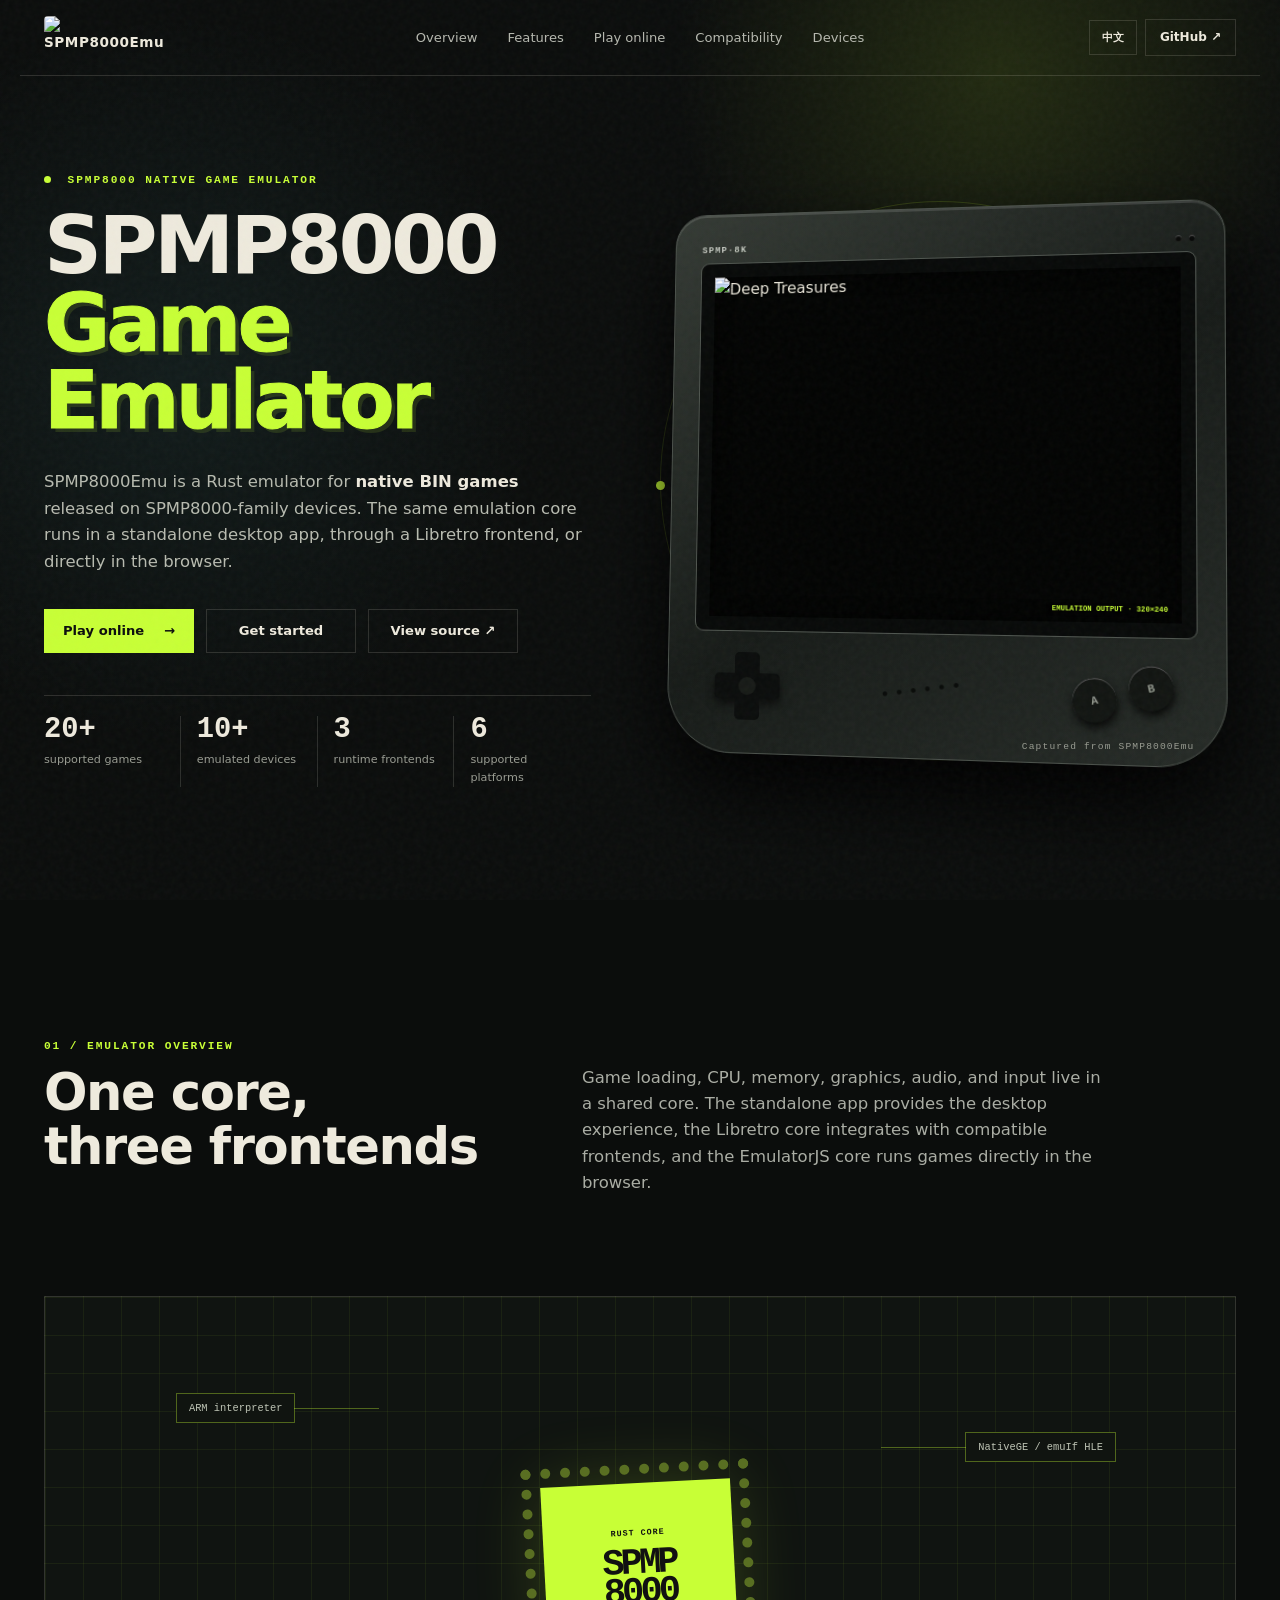
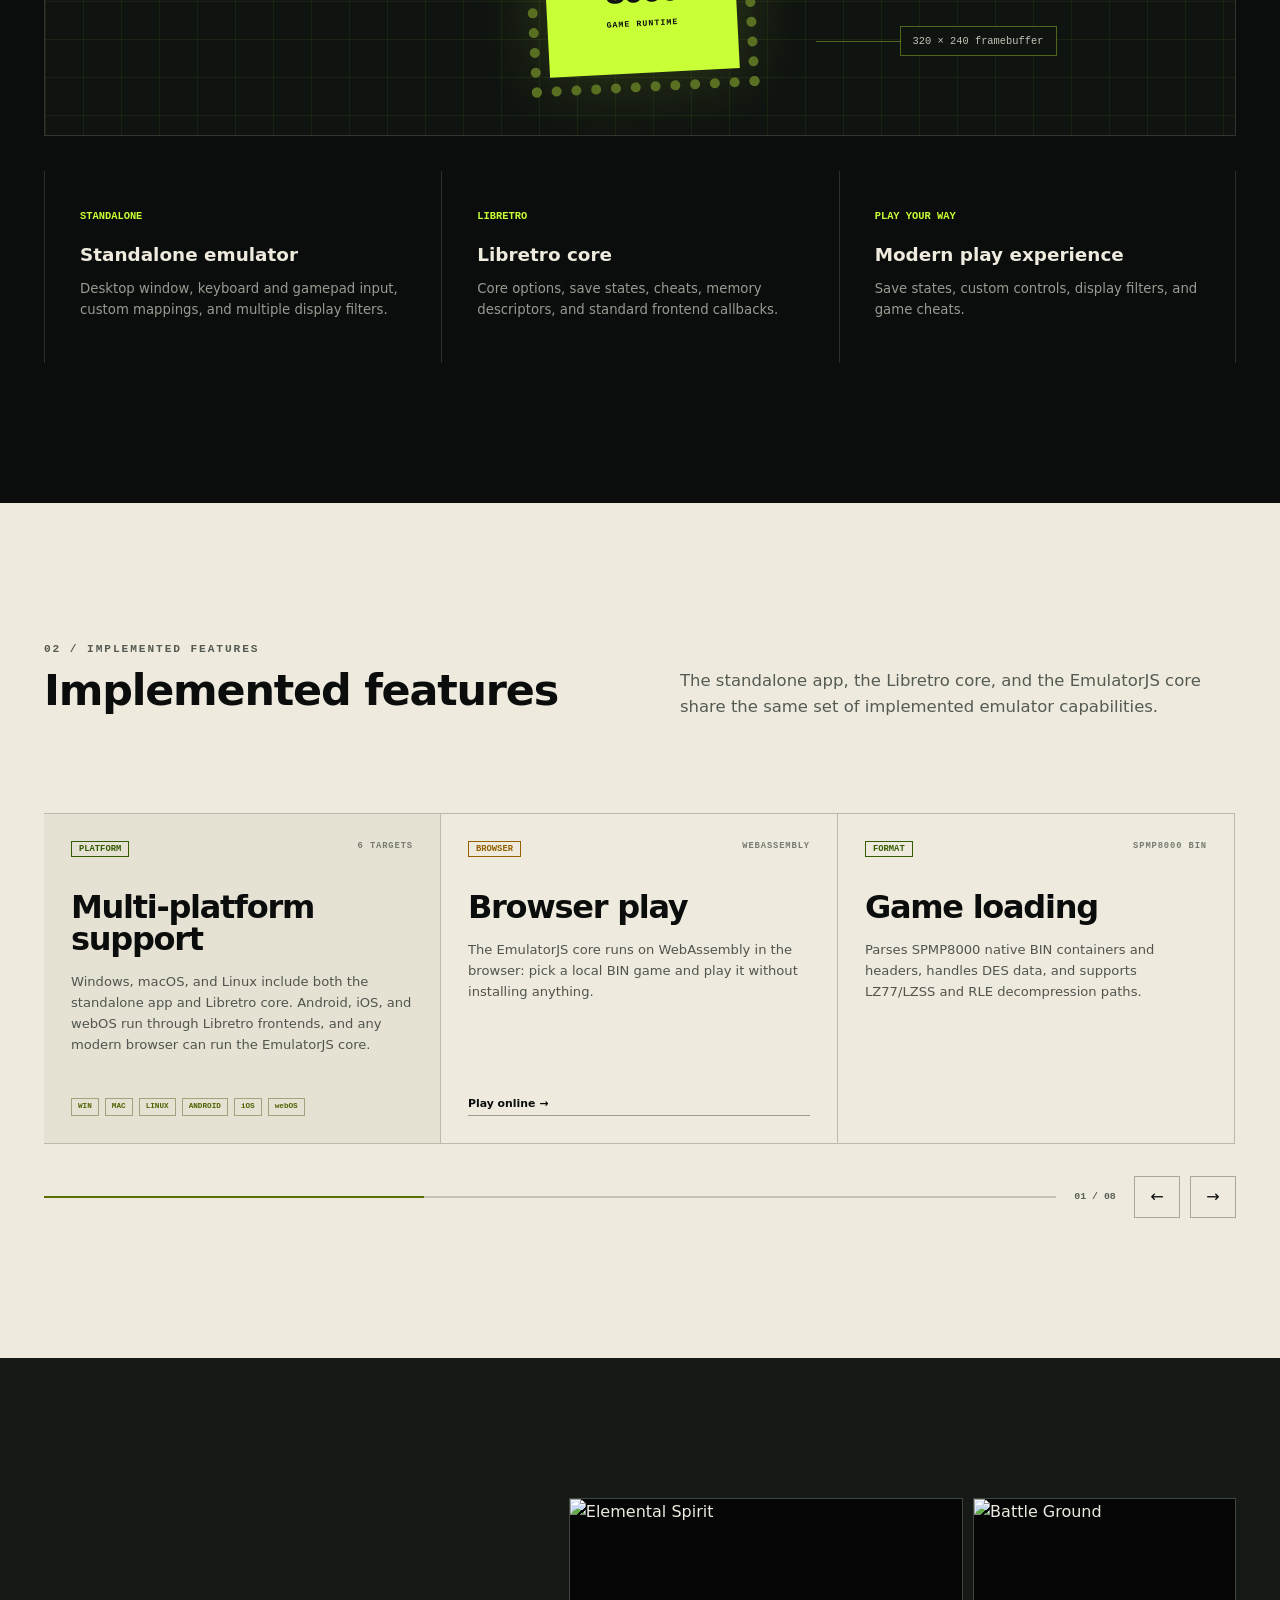
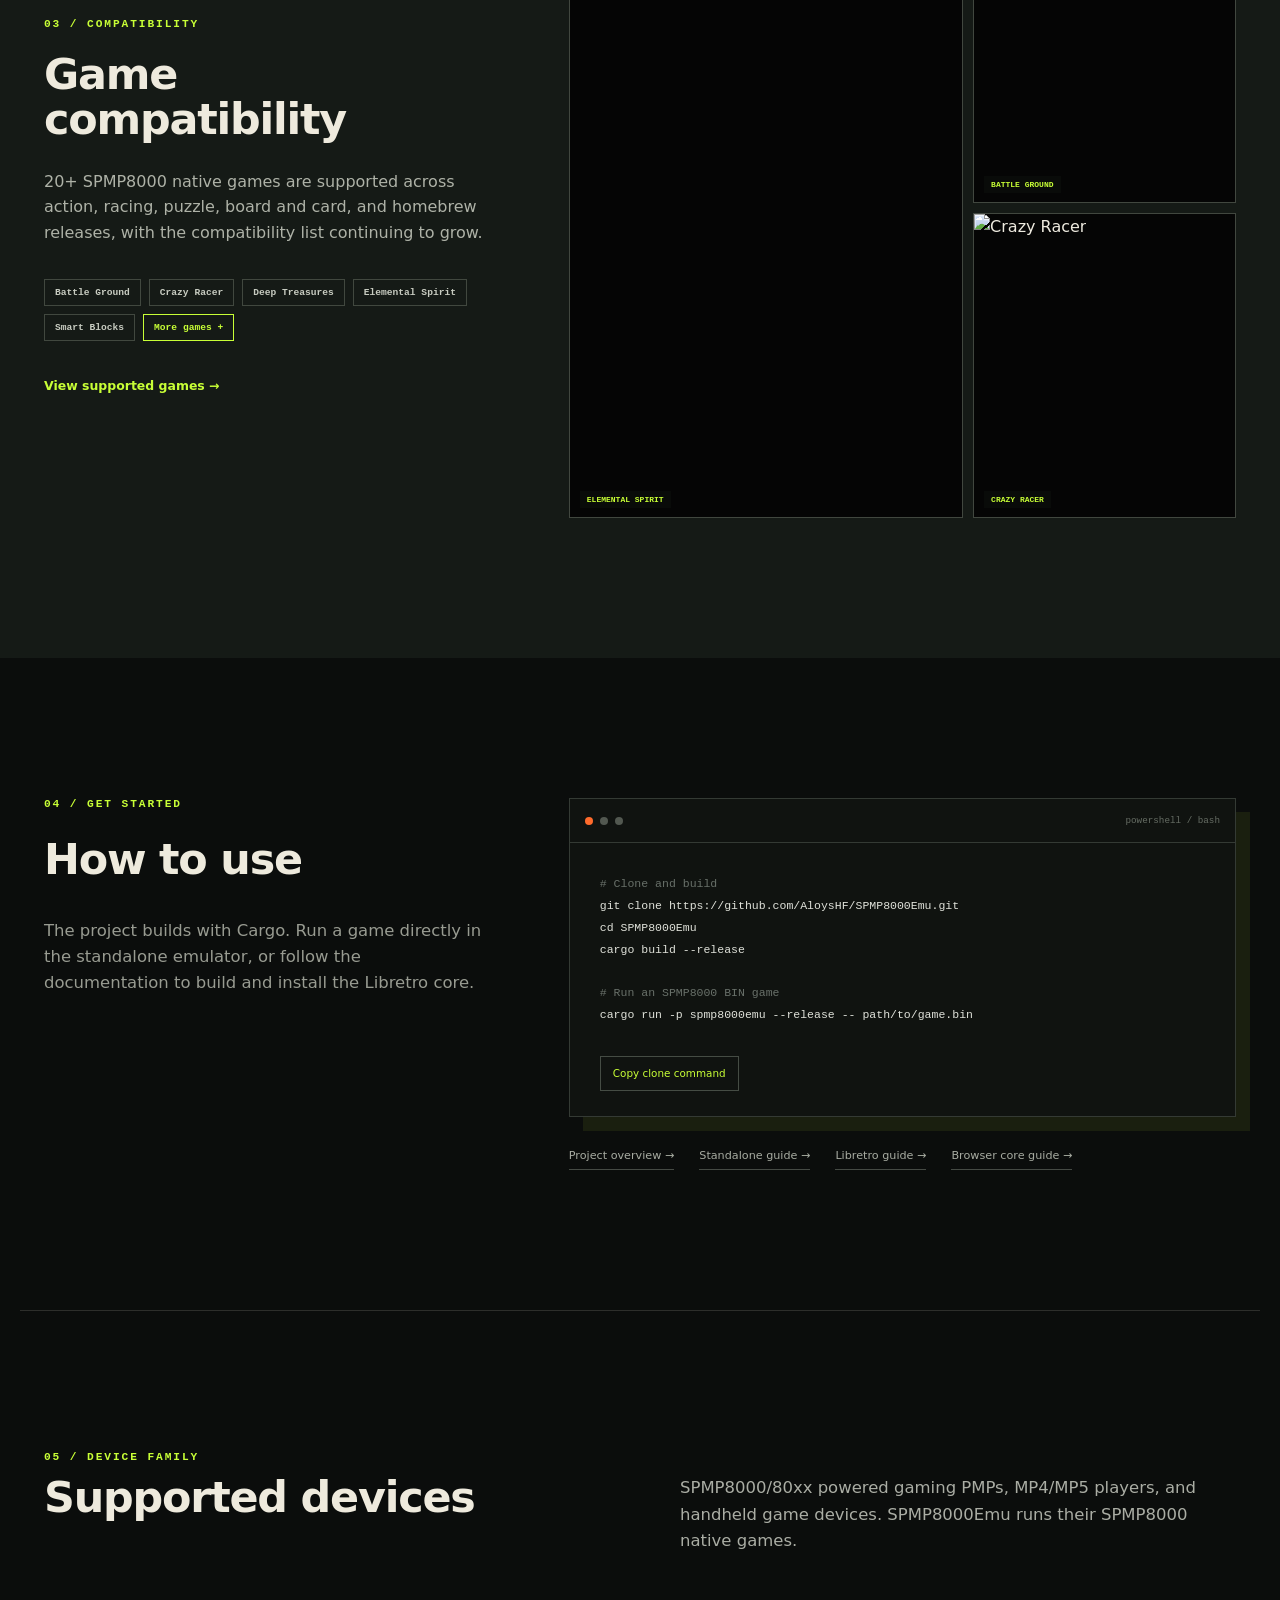
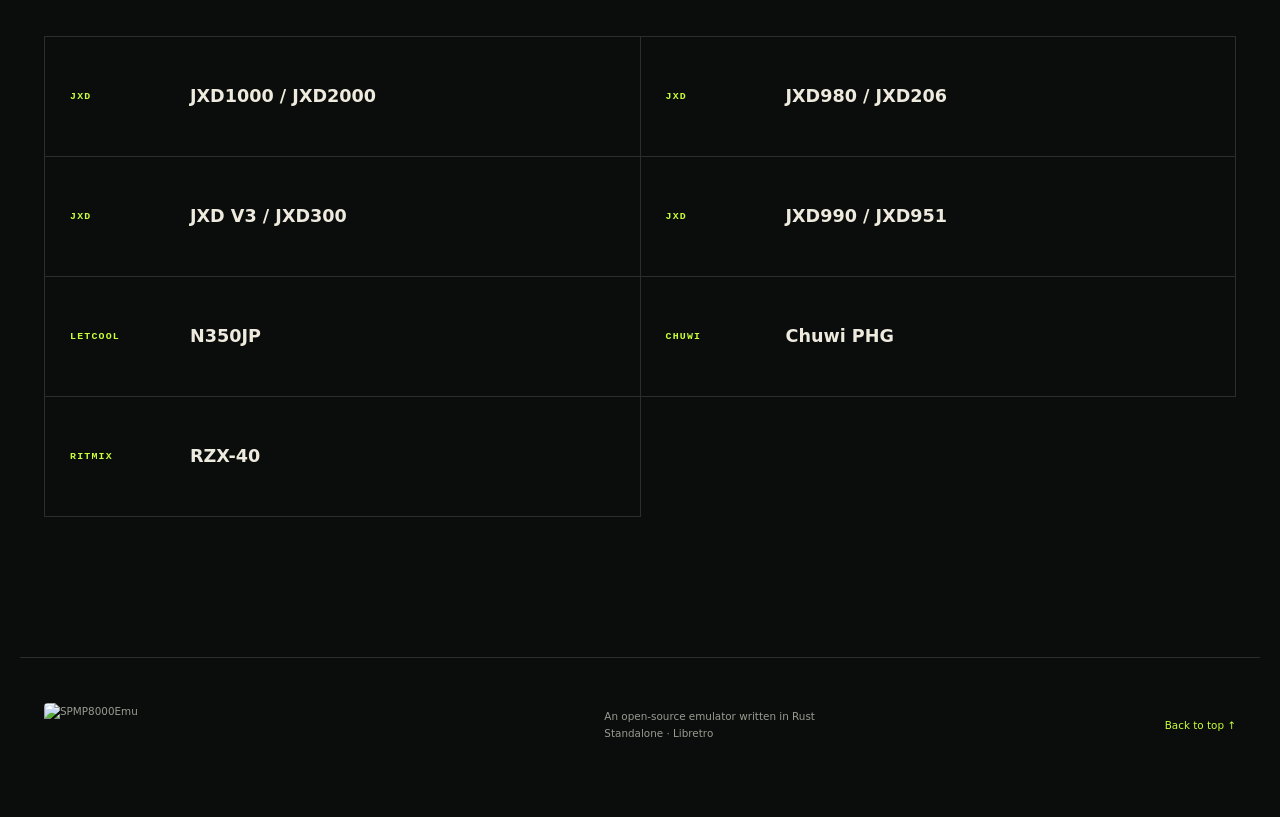
==== commit eef11be3: "Unify brand assets to 1024x1024 icon and 1800x600 banner Replace the square icon and banner with the" ====
--- a/site/index.html
+++ b/site/index.html
@@ -7,7 +7,7 @@
   <meta name="theme-color" content="#0b0d0c">
   <title>SPMP8000Emu — SPMP8000 原生游戏模拟器</title>
   <script>document.documentElement.classList.add("js")</script>
-  <link rel="icon" href="https://raw.githubusercontent.com/AloysHF/SPMP8000Emu/master/res/logo-banner.png">
+  <link rel="icon" href="res/logo.png">
   <link rel="stylesheet" href="styles.css">
   <script src="script.js" defer></script>
 </head>
@@ -15,7 +15,7 @@
   <a class="skip-link" href="#main" data-i18n="skip">跳到正文</a>
   <div class="grain" aria-hidden="true"></div>
   <header class="topbar">
-    <a class="brand" href="#top" aria-label="SPMP8000Emu"><img class="brand-logo" src="https://raw.githubusercontent.com/AloysHF/SPMP8000Emu/master/res/logo-banner.png" alt="SPMP8000Emu"></a>
+    <a class="brand" href="#top" aria-label="SPMP8000Emu"><img class="brand-logo" src="res/logo-banner.png" alt="SPMP8000Emu"></a>
     <nav aria-label="主导航"><a href="#overview" data-i18n="nav.overview">概览</a><a href="#features" data-i18n="nav.features">功能</a><a href="play.html" data-i18n="nav.play">在线试玩</a><a href="#compat" data-i18n="nav.compat">兼容性</a><a href="#devices" data-i18n="nav.devices">设备</a></nav>
     <div class="nav-actions"><button class="lang-toggle" type="button" aria-label="Switch to English">EN</button><a class="nav-cta" href="https://github.com/AloysHF/SPMP8000Emu">GitHub ↗</a></div>
   </header>
@@ -112,6 +112,6 @@
     </section>
   </main>
 
-  <footer><div><img class="brand-logo" src="https://raw.githubusercontent.com/AloysHF/SPMP8000Emu/master/res/logo-banner.png" alt="SPMP8000Emu"></div><p data-i18n="footer.desc">使用 Rust 编写的开源模拟器<br>Standalone · Libretro</p><a href="#top" data-i18n="footer.top">回到顶部 ↑</a></footer>
+  <footer><div><img class="brand-logo" src="res/logo-banner.png" alt="SPMP8000Emu"></div><p data-i18n="footer.desc">使用 Rust 编写的开源模拟器<br>Standalone · Libretro</p><a href="#top" data-i18n="footer.top">回到顶部 ↑</a></footer>
 </body>
 </html>
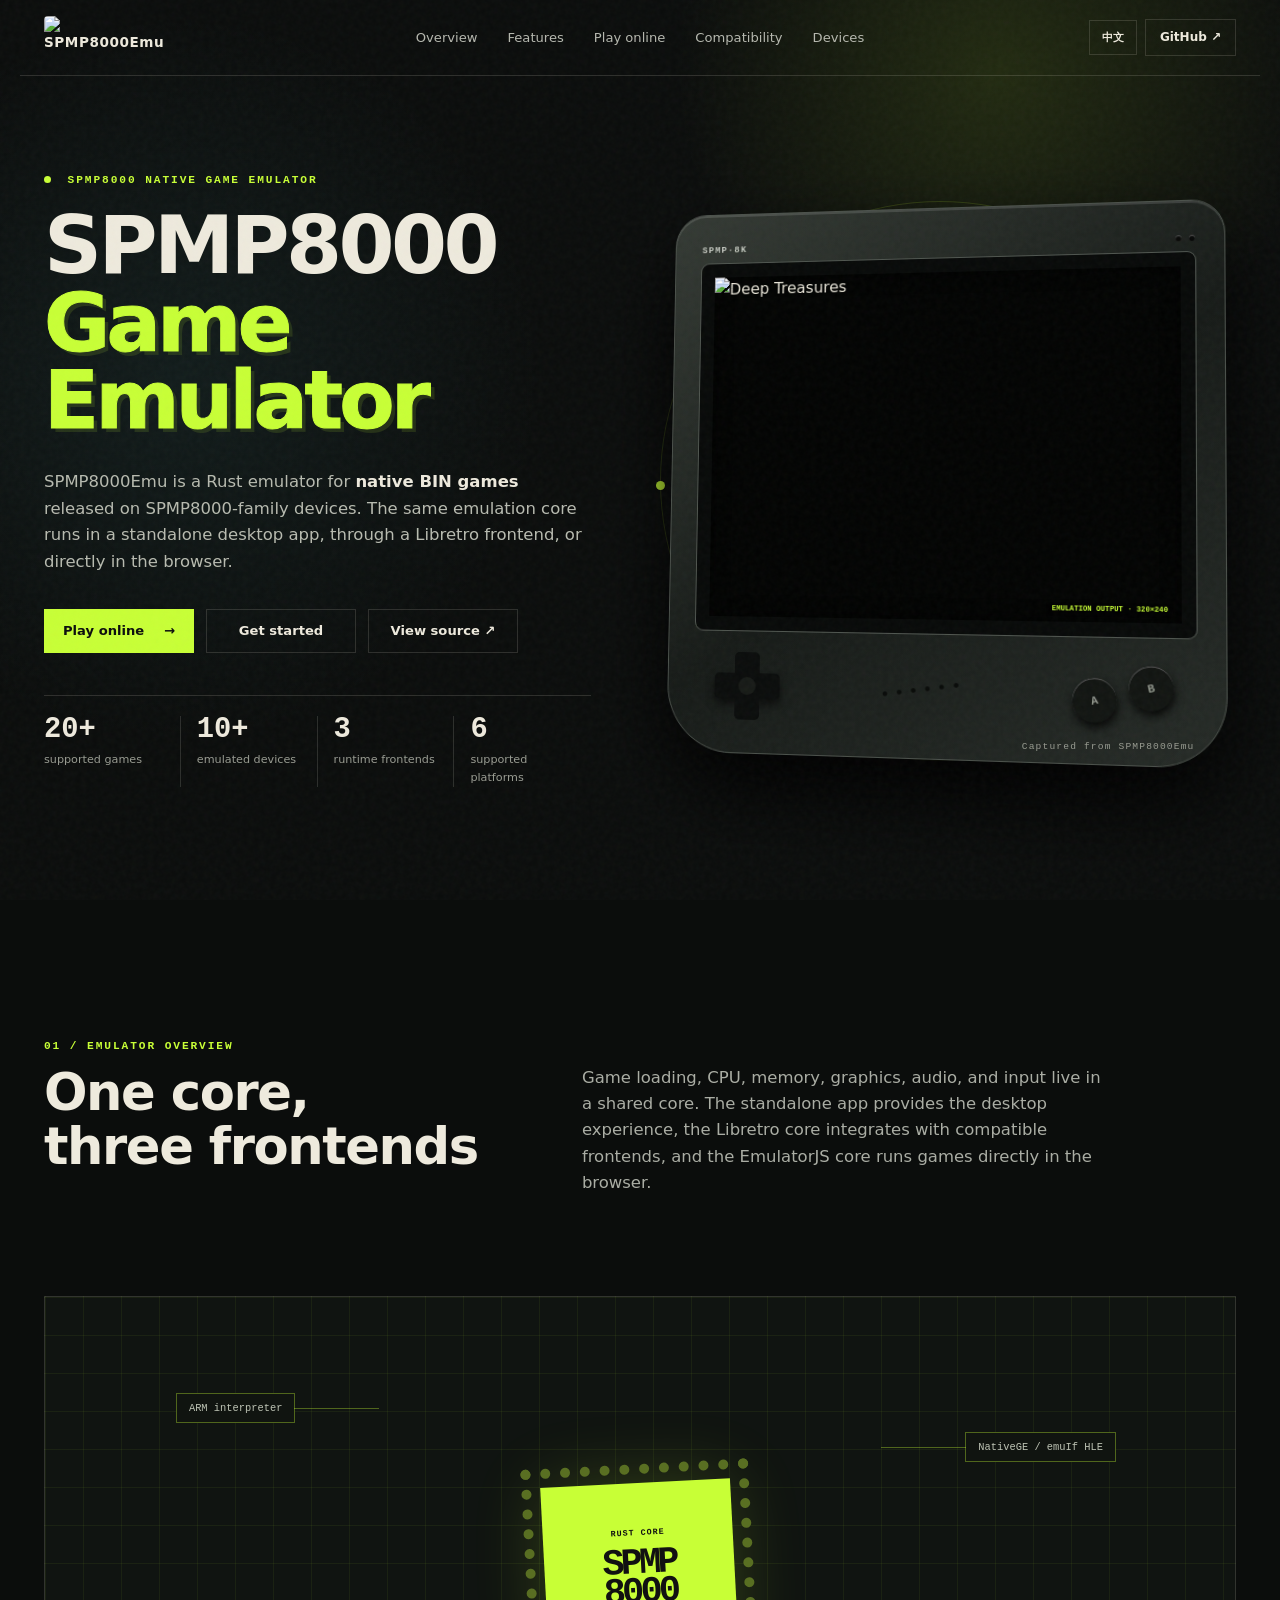
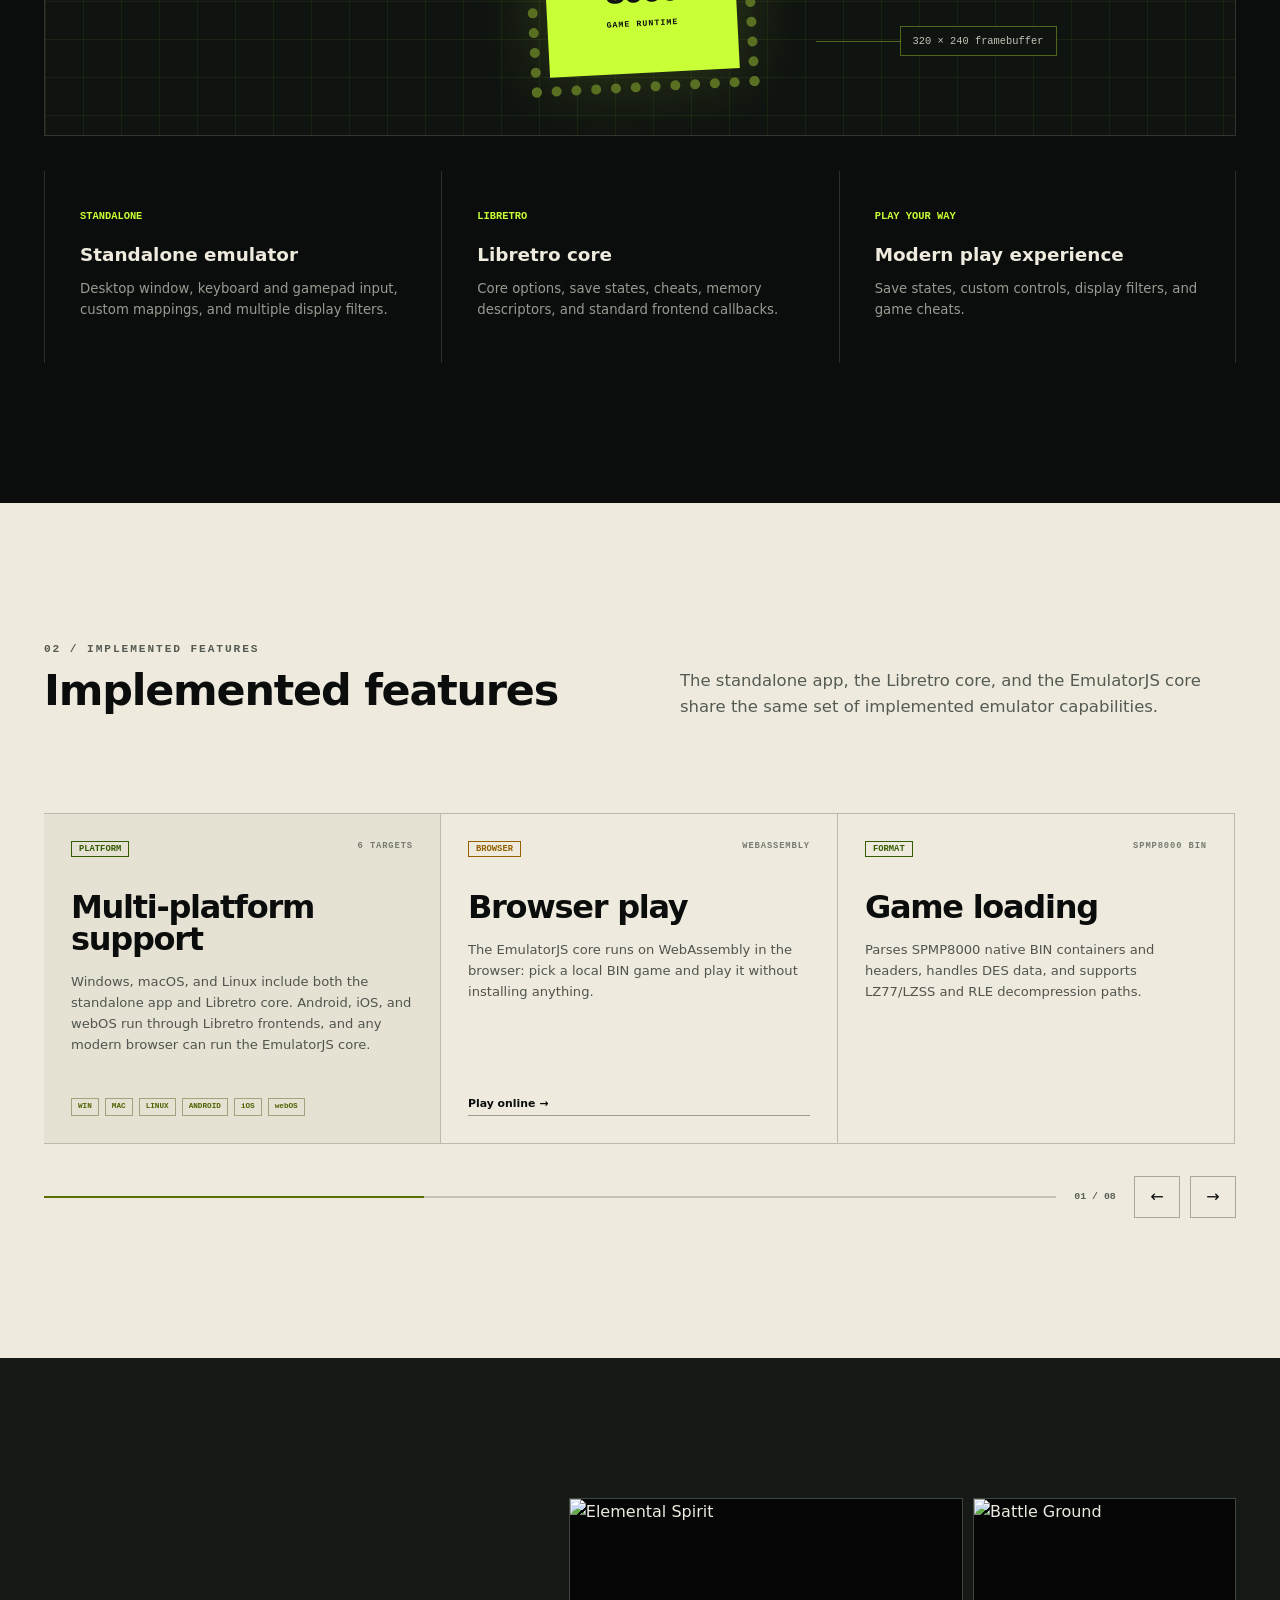
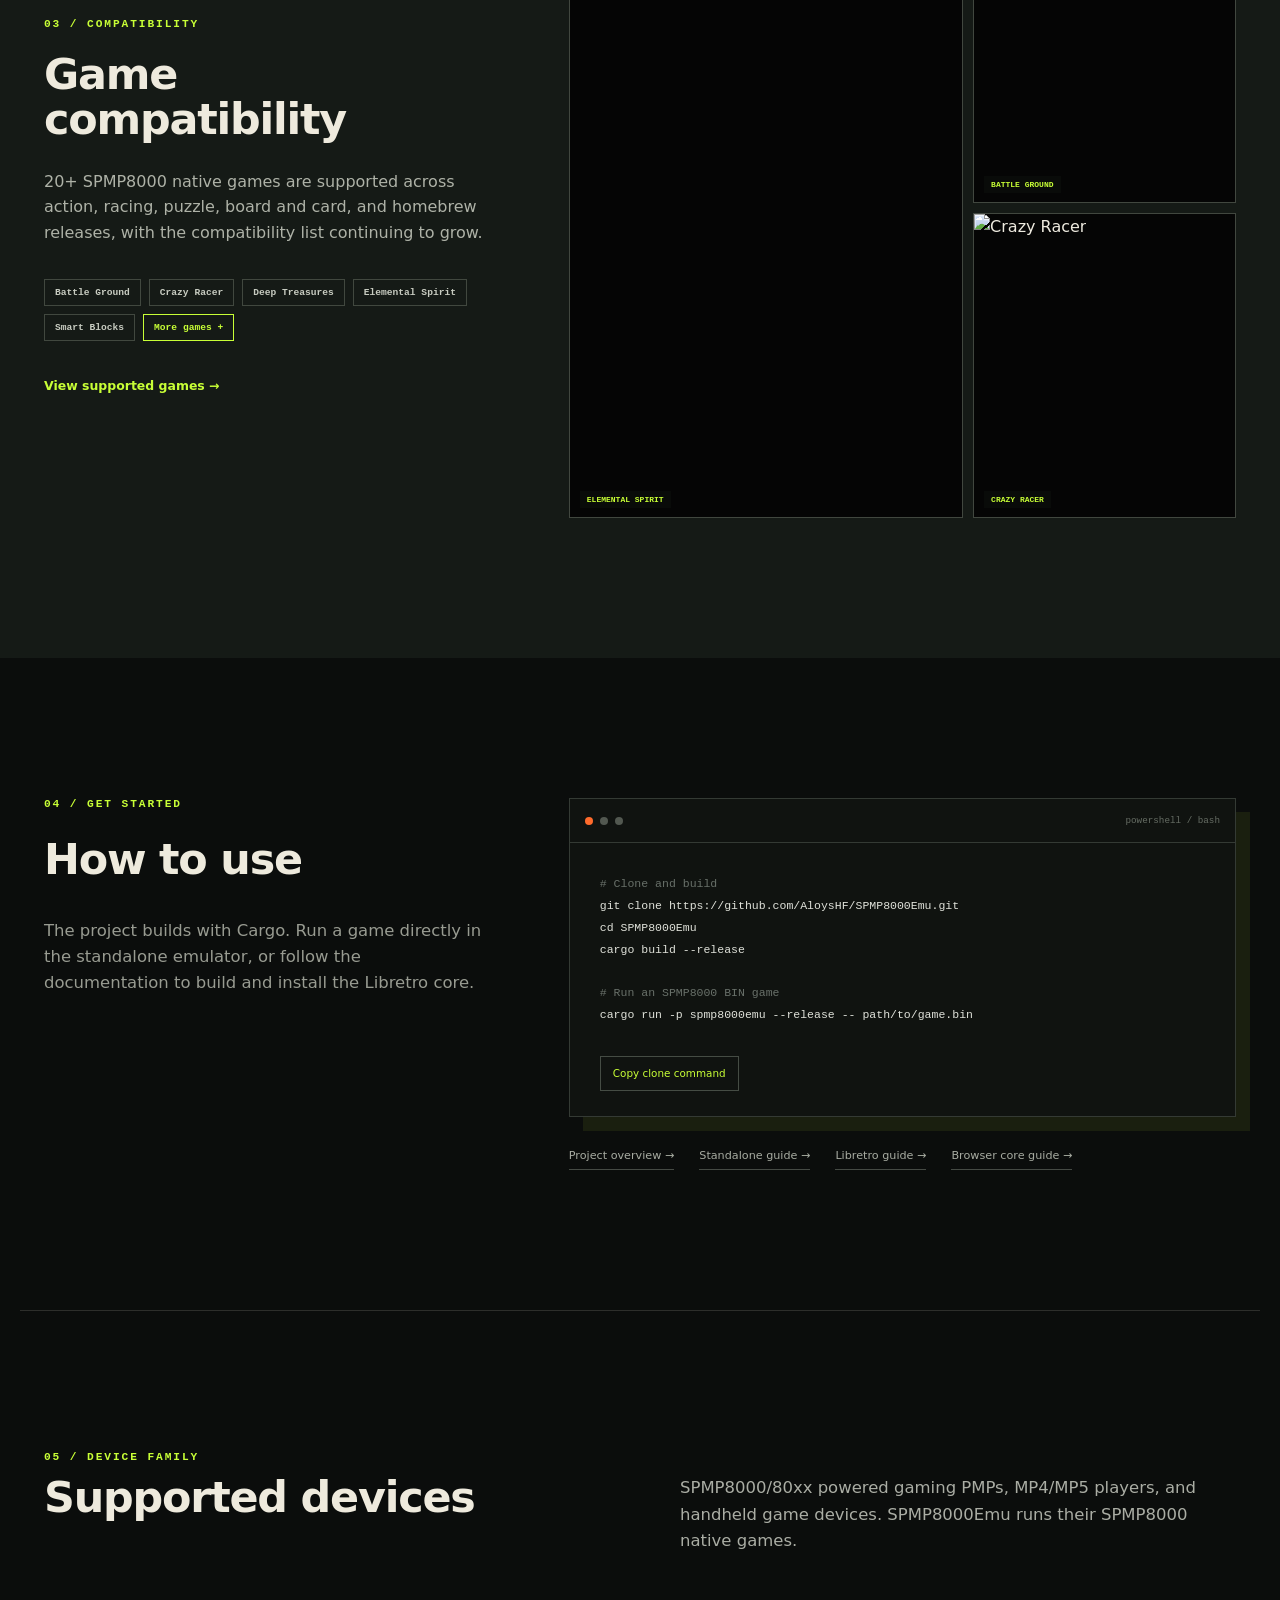
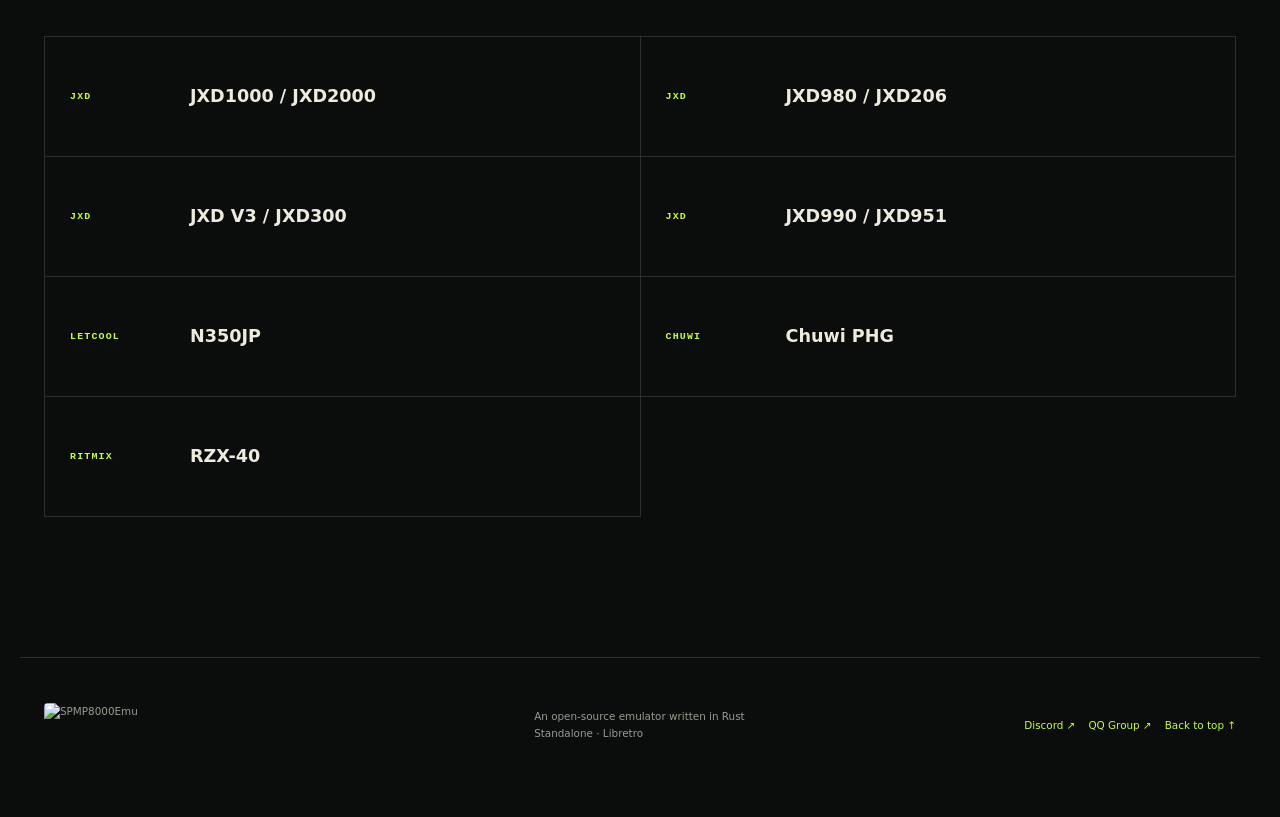
==== commit 773a424e: "docs: update Discord invite link and add QQ group link" ====
--- a/site/index.html
+++ b/site/index.html
@@ -112,6 +112,6 @@
     </section>
   </main>
 
-  <footer><div><img class="brand-logo" src="res/logo-banner.png" alt="SPMP8000Emu"></div><p data-i18n="footer.desc">使用 Rust 编写的开源模拟器<br>Standalone · Libretro</p><a href="#top" data-i18n="footer.top">回到顶部 ↑</a></footer>
+  <footer><div><img class="brand-logo" src="res/logo-banner.png" alt="SPMP8000Emu"></div><p data-i18n="footer.desc">使用 Rust 编写的开源模拟器<br>Standalone · Libretro</p><div><a href="https://discord.gg/E4SQjXUkZy" target="_blank" rel="noopener">Discord ↗</a><a href="https://qm.qq.com/q/LAO7DKAWUC" target="_blank" rel="noopener">QQ Group ↗</a><a href="#top" data-i18n="footer.top">回到顶部 ↑</a></div></footer>
 </body>
 </html>
